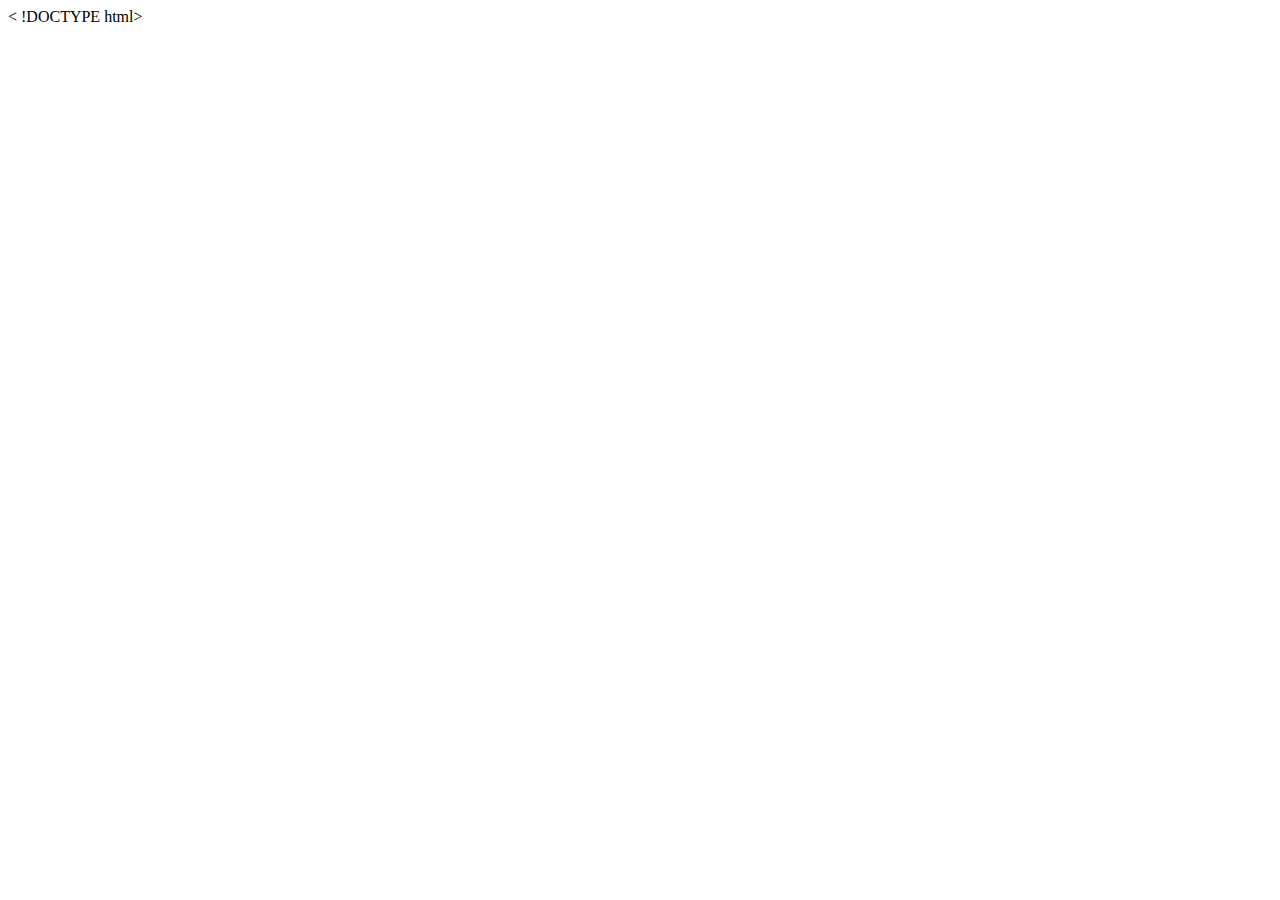
==== index.html @ 24df31ba "init project" ====
< !DOCTYPE html>
    <html lang="zh-CN">

    <head>
        <meta charset="UTF-8">
        <meta name="viewport" content="width=device-width, initial-scale=1.0">
        <title>Document</title>
    </head>

    <body></body>

    </html>
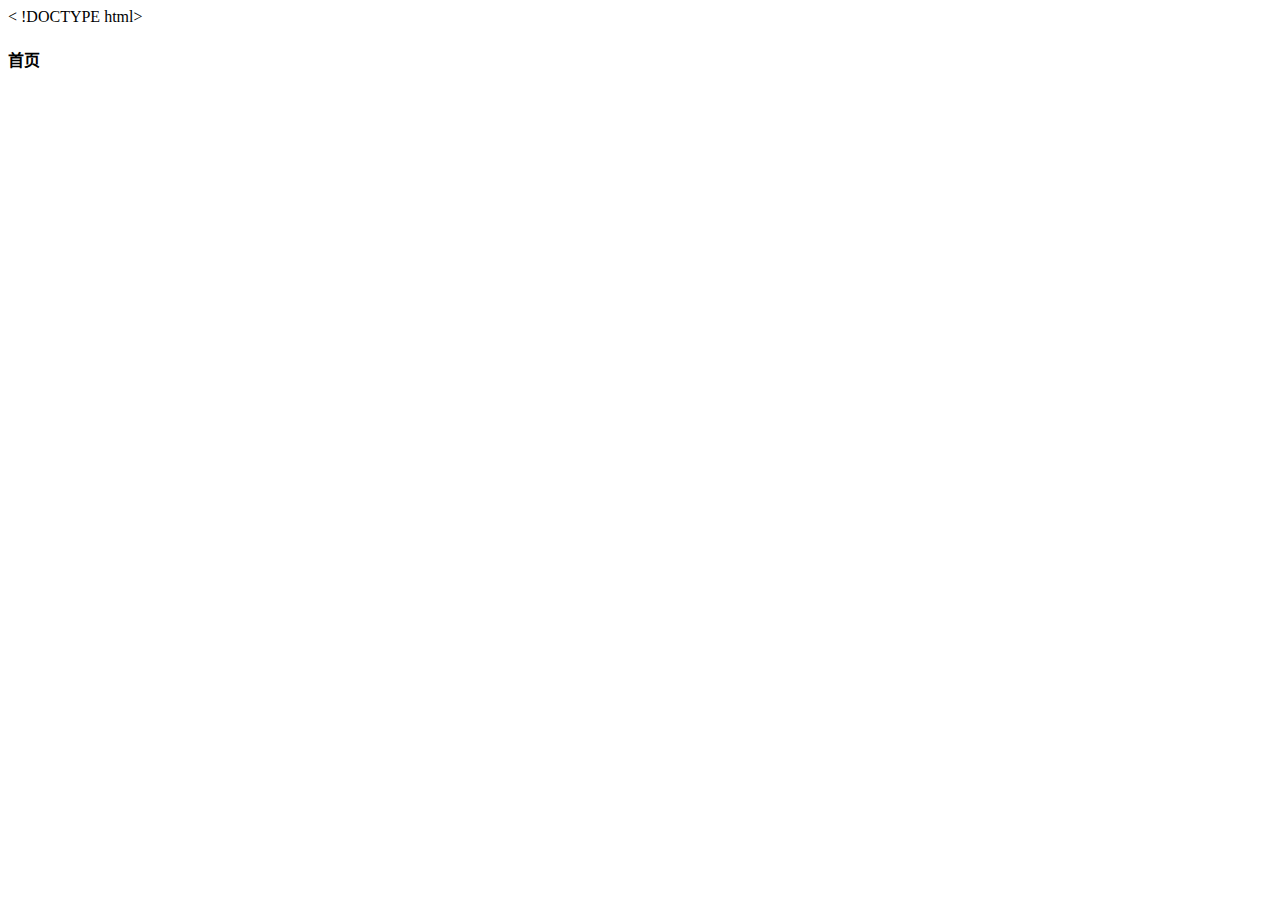
==== commit ddc8f724: "完成了登录和注册功能" ====
--- a/index.html
+++ b/index.html
@@ -7,6 +7,8 @@
         <title>Document</title>
     </head>
 
-    <body></body>
+    <body>
+        <h4>首页</h4>
+    </body>
 
     </html>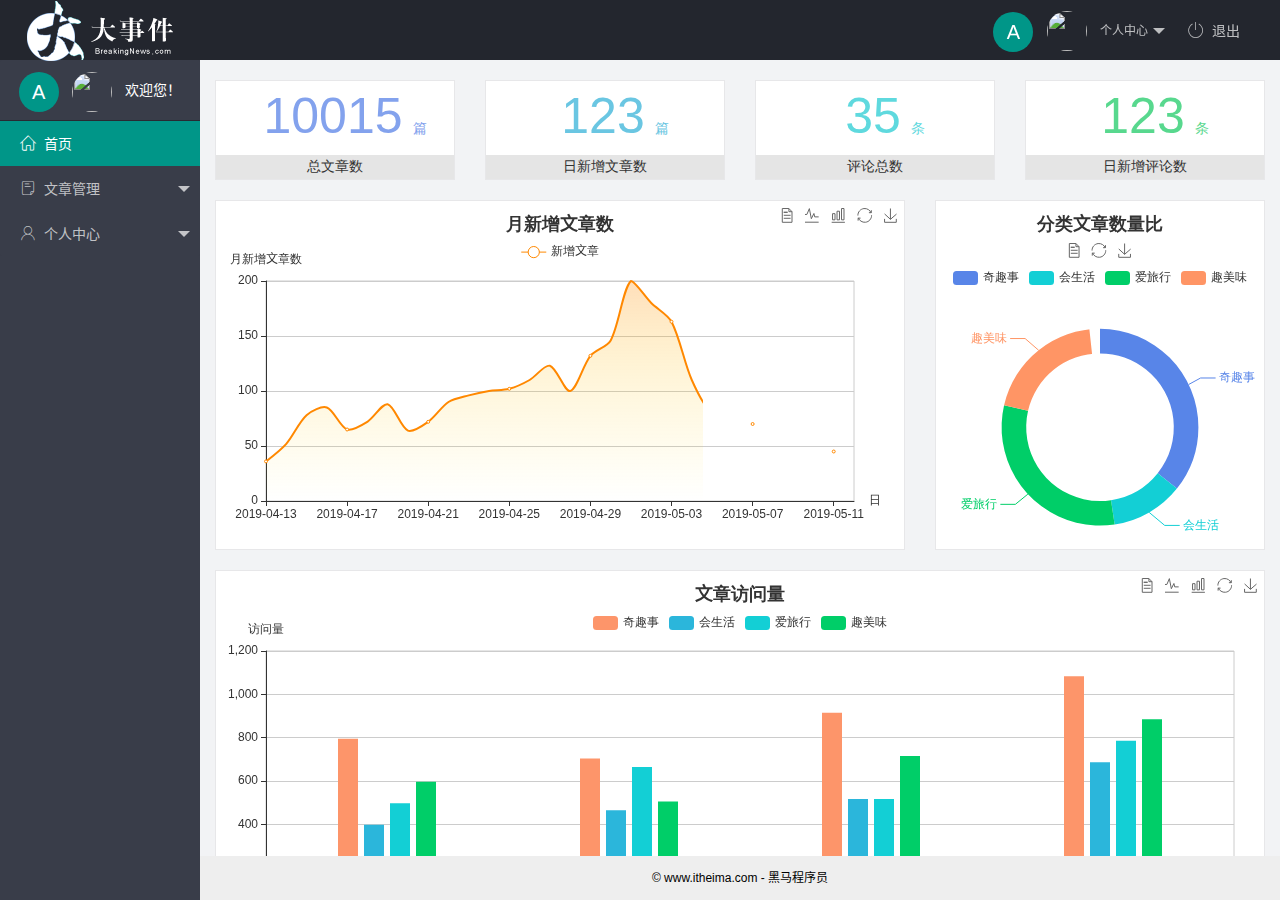
==== commit 555187a2: "完成了主页功能的开发" ====
--- a/index.html
+++ b/index.html
@@ -1,14 +1,86 @@
-< !DOCTYPE html>
-    <html lang="zh-CN">
+<!DOCTYPE html>
+<html lang="zh-CN">
 
-    <head>
-        <meta charset="UTF-8">
-        <meta name="viewport" content="width=device-width, initial-scale=1.0">
-        <title>Document</title>
-    </head>
+<head>
+    <meta charset="UTF-8">
+    <meta name="viewport" content="width=device-width, initial-scale=1.0">
+    <title>后台首页</title>
+    <link rel="stylesheet" href="/assets/lib/layui/css/layui.css">
+    <link rel="stylesheet" href="/assets/fonts/iconfont.css">
+    <link rel="stylesheet" href="/assets/css/index.css">
+    <script src="/assets/lib/jquery.js"></script>
+    <script src="/assets/js/baseAPI.js"></script>
+    <script src="/assets/js/index.js"></script>
+</head>
 
-    <body>
-        <h4>首页</h4>
-    </body>
+<body class="layui-layout-body">
+    <div class="layui-layout layui-layout-admin">
+        <div class="layui-header">
+            <div class="layui-logo">
+                <img src="/assets/images/logo.png" alt="">
+            </div>
+            <!-- 头部区域（可配合layui已有的水平导航） -->
+            <ul class="layui-nav layui-layout-right">
+                <li class="layui-nav-item">
+                    <a href="javascript:;" class="userinfo">
+                        <span class="text-avatar">A</span>
+                        <img src="http://t.cn/RCzsdCq" class="layui-nav-img">
+                        个人中心
 
-    </html>+                    </a>
+                    <dl class="layui-nav-child">
+                        <dd><a href="">基本资料</a></dd>
+                        <dd><a href="">更换头像</a></dd>
+                        <dd><a href="">重置密码</a></dd>
+                    </dl>
+                </li>
+                <li class="layui-nav-item"><a href="javascript:;" id="btnLogOut"><span
+                            class="iconfont icon-tuichu"></span>退出</a></li>
+            </ul>
+        </div>
+
+        <div class="layui-side layui-bg-black">
+            <div class="layui-side-scroll">
+                <!-- 左侧导航区域（可配合layui已有的垂直导航） -->
+                <ul class="layui-nav layui-nav-tree" lay-shrink="all">
+                    <div class="userinfo">
+                        <span class="text-avatar">A</span>
+                        <img src="http://t.cn/RCzsdCq" class="layui-nav-img">
+                        <span id="welcome">欢迎您！</span>
+                    </div>
+                    <li class="layui-nav-item layui-this"><a href="/home/dashboard.html" target="fm"><span
+                                class="iconfont icon-home"></span>首页</a></li>
+                    <li class="layui-nav-item ">
+                        <a class="" href="javascript:;"><span class="iconfont icon-16"></span>文章管理</a>
+                        <dl class="layui-nav-child">
+                            <dd><a href="javascript:;">文章类别</a></dd>
+                            <dd><a href="javascript:;">文章列表</a></dd>
+                            <dd><a href="javascript:;">发表文章</a></dd>
+                        </dl>
+                    </li>
+                    <li class="layui-nav-item">
+                        <a href="javascript:;"><span class="iconfont icon-user"></span>个人中心</a>
+                        <dl class="layui-nav-child">
+                            <dd><a href="javascript:;">基本资料</a></dd>
+                            <dd><a href="javascript:;">更换头像</a></dd>
+                            <dd><a href="javascript:;">重置密码</a></dd>
+                        </dl>
+                    </li>
+                </ul>
+            </div>
+        </div>
+
+        <div class="layui-body">
+            <!-- 内容主体区域 -->
+            <iframe src="/home/dashboard.html" frameborder="0" name='fm' style="width: 100%; height: 100%"></iframe>
+        </div>
+
+        <div class="layui-footer">
+            <!-- 底部固定区域 -->
+            © www.itheima.com - 黑马程序员
+        </div>
+    </div>
+    <script src="/assets/lib/layui/layui.all.js"></script>
+</body>
+
+</html>--- a/assets/lib/layui/css/layui.css
+++ b/assets/lib/layui/css/layui.css
@@ -0,0 +1,2 @@
+/** layui-v2.5.5 MIT License By https://www.layui.com */
+ .layui-inline,img{display:inline-block;vertical-align:middle}h1,h2,h3,h4,h5,h6{font-weight:400}.layui-edge,.layui-header,.layui-inline,.layui-main{position:relative}.layui-body,.layui-edge,.layui-elip{overflow:hidden}.layui-btn,.layui-edge,.layui-inline,img{vertical-align:middle}.layui-btn,.layui-disabled,.layui-icon,.layui-unselect{-moz-user-select:none;-webkit-user-select:none;-ms-user-select:none}.layui-elip,.layui-form-checkbox span,.layui-form-pane .layui-form-label{text-overflow:ellipsis;white-space:nowrap}.layui-breadcrumb,.layui-tree-btnGroup{visibility:hidden}blockquote,body,button,dd,div,dl,dt,form,h1,h2,h3,h4,h5,h6,input,li,ol,p,pre,td,textarea,th,ul{margin:0;padding:0;-webkit-tap-highlight-color:rgba(0,0,0,0)}a:active,a:hover{outline:0}img{border:none}li{list-style:none}table{border-collapse:collapse;border-spacing:0}h4,h5,h6{font-size:100%}button,input,optgroup,option,select,textarea{font-family:inherit;font-size:inherit;font-style:inherit;font-weight:inherit;outline:0}pre{white-space:pre-wrap;white-space:-moz-pre-wrap;white-space:-pre-wrap;white-space:-o-pre-wrap;word-wrap:break-word}body{line-height:24px;font:14px Helvetica Neue,Helvetica,PingFang SC,Tahoma,Arial,sans-serif}hr{height:1px;margin:10px 0;border:0;clear:both}a{color:#333;text-decoration:none}a:hover{color:#777}a cite{font-style:normal;*cursor:pointer}.layui-border-box,.layui-border-box *{box-sizing:border-box}.layui-box,.layui-box *{box-sizing:content-box}.layui-clear{clear:both;*zoom:1}.layui-clear:after{content:'\20';clear:both;*zoom:1;display:block;height:0}.layui-inline{*display:inline;*zoom:1}.layui-edge{display:inline-block;width:0;height:0;border-width:6px;border-style:dashed;border-color:transparent}.layui-edge-top{top:-4px;border-bottom-color:#999;border-bottom-style:solid}.layui-edge-right{border-left-color:#999;border-left-style:solid}.layui-edge-bottom{top:2px;border-top-color:#999;border-top-style:solid}.layui-edge-left{border-right-color:#999;border-right-style:solid}.layui-disabled,.layui-disabled:hover{color:#d2d2d2!important;cursor:not-allowed!important}.layui-circle{border-radius:100%}.layui-show{display:block!important}.layui-hide{display:none!important}@font-face{font-family:layui-icon;src:url(../font/iconfont.eot?v=250);src:url(../font/iconfont.eot?v=250#iefix) format('embedded-opentype'),url(../font/iconfont.woff2?v=250) format('woff2'),url(../font/iconfont.woff?v=250) format('woff'),url(../font/iconfont.ttf?v=250) format('truetype'),url(../font/iconfont.svg?v=250#layui-icon) format('svg')}.layui-icon{font-family:layui-icon!important;font-size:16px;font-style:normal;-webkit-font-smoothing:antialiased;-moz-osx-font-smoothing:grayscale}.layui-icon-reply-fill:before{content:"\e611"}.layui-icon-set-fill:before{content:"\e614"}.layui-icon-menu-fill:before{content:"\e60f"}.layui-icon-search:before{content:"\e615"}.layui-icon-share:before{content:"\e641"}.layui-icon-set-sm:before{content:"\e620"}.layui-icon-engine:before{content:"\e628"}.layui-icon-close:before{content:"\1006"}.layui-icon-close-fill:before{content:"\1007"}.layui-icon-chart-screen:before{content:"\e629"}.layui-icon-star:before{content:"\e600"}.layui-icon-circle-dot:before{content:"\e617"}.layui-icon-chat:before{content:"\e606"}.layui-icon-release:before{content:"\e609"}.layui-icon-list:before{content:"\e60a"}.layui-icon-chart:before{content:"\e62c"}.layui-icon-ok-circle:before{content:"\1005"}.layui-icon-layim-theme:before{content:"\e61b"}.layui-icon-table:before{content:"\e62d"}.layui-icon-right:before{content:"\e602"}.layui-icon-left:before{content:"\e603"}.layui-icon-cart-simple:before{content:"\e698"}.layui-icon-face-cry:before{content:"\e69c"}.layui-icon-face-smile:before{content:"\e6af"}.layui-icon-survey:before{content:"\e6b2"}.layui-icon-tree:before{content:"\e62e"}.layui-icon-upload-circle:before{content:"\e62f"}.layui-icon-add-circle:before{content:"\e61f"}.layui-icon-download-circle:before{content:"\e601"}.layui-icon-templeate-1:before{content:"\e630"}.layui-icon-util:before{content:"\e631"}.layui-icon-face-surprised:before{content:"\e664"}.layui-icon-edit:before{content:"\e642"}.layui-icon-speaker:before{content:"\e645"}.layui-icon-down:before{content:"\e61a"}.layui-icon-file:before{content:"\e621"}.layui-icon-layouts:before{content:"\e632"}.layui-icon-rate-half:before{content:"\e6c9"}.layui-icon-add-circle-fine:before{content:"\e608"}.layui-icon-prev-circle:before{content:"\e633"}.layui-icon-read:before{content:"\e705"}.layui-icon-404:before{content:"\e61c"}.layui-icon-carousel:before{content:"\e634"}.layui-icon-help:before{content:"\e607"}.layui-icon-code-circle:before{content:"\e635"}.layui-icon-water:before{content:"\e636"}.layui-icon-username:before{content:"\e66f"}.layui-icon-find-fill:before{content:"\e670"}.layui-icon-about:before{content:"\e60b"}.layui-icon-location:before{content:"\e715"}.layui-icon-up:before{content:"\e619"}.layui-icon-pause:before{content:"\e651"}.layui-icon-date:before{content:"\e637"}.layui-icon-layim-uploadfile:before{content:"\e61d"}.layui-icon-delete:before{content:"\e640"}.layui-icon-play:before{content:"\e652"}.layui-icon-top:before{content:"\e604"}.layui-icon-friends:before{content:"\e612"}.layui-icon-refresh-3:before{content:"\e9aa"}.layui-icon-ok:before{content:"\e605"}.layui-icon-layer:before{content:"\e638"}.layui-icon-face-smile-fine:before{content:"\e60c"}.layui-icon-dollar:before{content:"\e659"}.layui-icon-group:before{content:"\e613"}.layui-icon-layim-download:before{content:"\e61e"}.layui-icon-picture-fine:before{content:"\e60d"}.layui-icon-link:before{content:"\e64c"}.layui-icon-diamond:before{content:"\e735"}.layui-icon-log:before{content:"\e60e"}.layui-icon-rate-solid:before{content:"\e67a"}.layui-icon-fonts-del:before{content:"\e64f"}.layui-icon-unlink:before{content:"\e64d"}.layui-icon-fonts-clear:before{content:"\e639"}.layui-icon-triangle-r:before{content:"\e623"}.layui-icon-circle:before{content:"\e63f"}.layui-icon-radio:before{content:"\e643"}.layui-icon-align-center:before{content:"\e647"}.layui-icon-align-right:before{content:"\e648"}.layui-icon-align-left:before{content:"\e649"}.layui-icon-loading-1:before{content:"\e63e"}.layui-icon-return:before{content:"\e65c"}.layui-icon-fonts-strong:before{content:"\e62b"}.layui-icon-upload:before{content:"\e67c"}.layui-icon-dialogue:before{content:"\e63a"}.layui-icon-video:before{content:"\e6ed"}.layui-icon-headset:before{content:"\e6fc"}.layui-icon-cellphone-fine:before{content:"\e63b"}.layui-icon-add-1:before{content:"\e654"}.layui-icon-face-smile-b:before{content:"\e650"}.layui-icon-fonts-html:before{content:"\e64b"}.layui-icon-form:before{content:"\e63c"}.layui-icon-cart:before{content:"\e657"}.layui-icon-camera-fill:before{content:"\e65d"}.layui-icon-tabs:before{content:"\e62a"}.layui-icon-fonts-code:before{content:"\e64e"}.layui-icon-fire:before{content:"\e756"}.layui-icon-set:before{content:"\e716"}.layui-icon-fonts-u:before{content:"\e646"}.layui-icon-triangle-d:before{content:"\e625"}.layui-icon-tips:before{content:"\e702"}.layui-icon-picture:before{content:"\e64a"}.layui-icon-more-vertical:before{content:"\e671"}.layui-icon-flag:before{content:"\e66c"}.layui-icon-loading:before{content:"\e63d"}.layui-icon-fonts-i:before{content:"\e644"}.layui-icon-refresh-1:before{content:"\e666"}.layui-icon-rmb:before{content:"\e65e"}.layui-icon-home:before{content:"\e68e"}.layui-icon-user:before{content:"\e770"}.layui-icon-notice:before{content:"\e667"}.layui-icon-login-weibo:before{content:"\e675"}.layui-icon-voice:before{content:"\e688"}.layui-icon-upload-drag:before{content:"\e681"}.layui-icon-login-qq:before{content:"\e676"}.layui-icon-snowflake:before{content:"\e6b1"}.layui-icon-file-b:before{content:"\e655"}.layui-icon-template:before{content:"\e663"}.layui-icon-auz:before{content:"\e672"}.layui-icon-console:before{content:"\e665"}.layui-icon-app:before{content:"\e653"}.layui-icon-prev:before{content:"\e65a"}.layui-icon-website:before{content:"\e7ae"}.layui-icon-next:before{content:"\e65b"}.layui-icon-component:before{content:"\e857"}.layui-icon-more:before{content:"\e65f"}.layui-icon-login-wechat:before{content:"\e677"}.layui-icon-shrink-right:before{content:"\e668"}.layui-icon-spread-left:before{content:"\e66b"}.layui-icon-camera:before{content:"\e660"}.layui-icon-note:before{content:"\e66e"}.layui-icon-refresh:before{content:"\e669"}.layui-icon-female:before{content:"\e661"}.layui-icon-male:before{content:"\e662"}.layui-icon-password:before{content:"\e673"}.layui-icon-senior:before{content:"\e674"}.layui-icon-theme:before{content:"\e66a"}.layui-icon-tread:before{content:"\e6c5"}.layui-icon-praise:before{content:"\e6c6"}.layui-icon-star-fill:before{content:"\e658"}.layui-icon-rate:before{content:"\e67b"}.layui-icon-template-1:before{content:"\e656"}.layui-icon-vercode:before{content:"\e679"}.layui-icon-cellphone:before{content:"\e678"}.layui-icon-screen-full:before{content:"\e622"}.layui-icon-screen-restore:before{content:"\e758"}.layui-icon-cols:before{content:"\e610"}.layui-icon-export:before{content:"\e67d"}.layui-icon-print:before{content:"\e66d"}.layui-icon-slider:before{content:"\e714"}.layui-icon-addition:before{content:"\e624"}.layui-icon-subtraction:before{content:"\e67e"}.layui-icon-service:before{content:"\e626"}.layui-icon-transfer:before{content:"\e691"}.layui-main{width:1140px;margin:0 auto}.layui-header{z-index:1000;height:60px}.layui-header a:hover{transition:all .5s;-webkit-transition:all .5s}.layui-side{position:fixed;left:0;top:0;bottom:0;z-index:999;width:200px;overflow-x:hidden}.layui-side-scroll{position:relative;width:220px;height:100%;overflow-x:hidden}.layui-body{position:absolute;left:200px;right:0;top:0;bottom:0;z-index:998;width:auto;overflow-y:auto;box-sizing:border-box}.layui-layout-body{overflow:hidden}.layui-layout-admin .layui-header{background-color:#23262E}.layui-layout-admin .layui-side{top:60px;width:200px;overflow-x:hidden}.layui-layout-admin .layui-body{position:fixed;top:60px;bottom:44px}.layui-layout-admin .layui-main{width:auto;margin:0 15px}.layui-layout-admin .layui-footer{position:fixed;left:200px;right:0;bottom:0;height:44px;line-height:44px;padding:0 15px;background-color:#eee}.layui-layout-admin .layui-logo{position:absolute;left:0;top:0;width:200px;height:100%;line-height:60px;text-align:center;color:#009688;font-size:16px}.layui-layout-admin .layui-header .layui-nav{background:0 0}.layui-layout-left{position:absolute!important;left:200px;top:0}.layui-layout-right{position:absolute!important;right:0;top:0}.layui-container{position:relative;margin:0 auto;padding:0 15px;box-sizing:border-box}.layui-fluid{position:relative;margin:0 auto;padding:0 15px}.layui-row:after,.layui-row:before{content:'';display:block;clear:both}.layui-col-lg1,.layui-col-lg10,.layui-col-lg11,.layui-col-lg12,.layui-col-lg2,.layui-col-lg3,.layui-col-lg4,.layui-col-lg5,.layui-col-lg6,.layui-col-lg7,.layui-col-lg8,.layui-col-lg9,.layui-col-md1,.layui-col-md10,.layui-col-md11,.layui-col-md12,.layui-col-md2,.layui-col-md3,.layui-col-md4,.layui-col-md5,.layui-col-md6,.layui-col-md7,.layui-col-md8,.layui-col-md9,.layui-col-sm1,.layui-col-sm10,.layui-col-sm11,.layui-col-sm12,.layui-col-sm2,.layui-col-sm3,.layui-col-sm4,.layui-col-sm5,.layui-col-sm6,.layui-col-sm7,.layui-col-sm8,.layui-col-sm9,.layui-col-xs1,.layui-col-xs10,.layui-col-xs11,.layui-col-xs12,.layui-col-xs2,.layui-col-xs3,.layui-col-xs4,.layui-col-xs5,.layui-col-xs6,.layui-col-xs7,.layui-col-xs8,.layui-col-xs9{position:relative;display:block;box-sizing:border-box}.layui-col-xs1,.layui-col-xs10,.layui-col-xs11,.layui-col-xs12,.layui-col-xs2,.layui-col-xs3,.layui-col-xs4,.layui-col-xs5,.layui-col-xs6,.layui-col-xs7,.layui-col-xs8,.layui-col-xs9{float:left}.layui-col-xs1{width:8.33333333%}.layui-col-xs2{width:16.66666667%}.layui-col-xs3{width:25%}.layui-col-xs4{width:33.33333333%}.layui-col-xs5{width:41.66666667%}.layui-col-xs6{width:50%}.layui-col-xs7{width:58.33333333%}.layui-col-xs8{width:66.66666667%}.layui-col-xs9{width:75%}.layui-col-xs10{width:83.33333333%}.layui-col-xs11{width:91.66666667%}.layui-col-xs12{width:100%}.layui-col-xs-offset1{margin-left:8.33333333%}.layui-col-xs-offset2{margin-left:16.66666667%}.layui-col-xs-offset3{margin-left:25%}.layui-col-xs-offset4{margin-left:33.33333333%}.layui-col-xs-offset5{margin-left:41.66666667%}.layui-col-xs-offset6{margin-left:50%}.layui-col-xs-offset7{margin-left:58.33333333%}.layui-col-xs-offset8{margin-left:66.66666667%}.layui-col-xs-offset9{margin-left:75%}.layui-col-xs-offset10{margin-left:83.33333333%}.layui-col-xs-offset11{margin-left:91.66666667%}.layui-col-xs-offset12{margin-left:100%}@media screen and (max-width:768px){.layui-hide-xs{display:none!important}.layui-show-xs-block{display:block!important}.layui-show-xs-inline{display:inline!important}.layui-show-xs-inline-block{display:inline-block!important}}@media screen and (min-width:768px){.layui-container{width:750px}.layui-hide-sm{display:none!important}.layui-show-sm-block{display:block!important}.layui-show-sm-inline{display:inline!important}.layui-show-sm-inline-block{display:inline-block!important}.layui-col-sm1,.layui-col-sm10,.layui-col-sm11,.layui-col-sm12,.layui-col-sm2,.layui-col-sm3,.layui-col-sm4,.layui-col-sm5,.layui-col-sm6,.layui-col-sm7,.layui-col-sm8,.layui-col-sm9{float:left}.layui-col-sm1{width:8.33333333%}.layui-col-sm2{width:16.66666667%}.layui-col-sm3{width:25%}.layui-col-sm4{width:33.33333333%}.layui-col-sm5{width:41.66666667%}.layui-col-sm6{width:50%}.layui-col-sm7{width:58.33333333%}.layui-col-sm8{width:66.66666667%}.layui-col-sm9{width:75%}.layui-col-sm10{width:83.33333333%}.layui-col-sm11{width:91.66666667%}.layui-col-sm12{width:100%}.layui-col-sm-offset1{margin-left:8.33333333%}.layui-col-sm-offset2{margin-left:16.66666667%}.layui-col-sm-offset3{margin-left:25%}.layui-col-sm-offset4{margin-left:33.33333333%}.layui-col-sm-offset5{margin-left:41.66666667%}.layui-col-sm-offset6{margin-left:50%}.layui-col-sm-offset7{margin-left:58.33333333%}.layui-col-sm-offset8{margin-left:66.66666667%}.layui-col-sm-offset9{margin-left:75%}.layui-col-sm-offset10{margin-left:83.33333333%}.layui-col-sm-offset11{margin-left:91.66666667%}.layui-col-sm-offset12{margin-left:100%}}@media screen and (min-width:992px){.layui-container{width:970px}.layui-hide-md{display:none!important}.layui-show-md-block{display:block!important}.layui-show-md-inline{display:inline!important}.layui-show-md-inline-block{display:inline-block!important}.layui-col-md1,.layui-col-md10,.layui-col-md11,.layui-col-md12,.layui-col-md2,.layui-col-md3,.layui-col-md4,.layui-col-md5,.layui-col-md6,.layui-col-md7,.layui-col-md8,.layui-col-md9{float:left}.layui-col-md1{width:8.33333333%}.layui-col-md2{width:16.66666667%}.layui-col-md3{width:25%}.layui-col-md4{width:33.33333333%}.layui-col-md5{width:41.66666667%}.layui-col-md6{width:50%}.layui-col-md7{width:58.33333333%}.layui-col-md8{width:66.66666667%}.layui-col-md9{width:75%}.layui-col-md10{width:83.33333333%}.layui-col-md11{width:91.66666667%}.layui-col-md12{width:100%}.layui-col-md-offset1{margin-left:8.33333333%}.layui-col-md-offset2{margin-left:16.66666667%}.layui-col-md-offset3{margin-left:25%}.layui-col-md-offset4{margin-left:33.33333333%}.layui-col-md-offset5{margin-left:41.66666667%}.layui-col-md-offset6{margin-left:50%}.layui-col-md-offset7{margin-left:58.33333333%}.layui-col-md-offset8{margin-left:66.66666667%}.layui-col-md-offset9{margin-left:75%}.layui-col-md-offset10{margin-left:83.33333333%}.layui-col-md-offset11{margin-left:91.66666667%}.layui-col-md-offset12{margin-left:100%}}@media screen and (min-width:1200px){.layui-container{width:1170px}.layui-hide-lg{display:none!important}.layui-show-lg-block{display:block!important}.layui-show-lg-inline{display:inline!important}.layui-show-lg-inline-block{display:inline-block!important}.layui-col-lg1,.layui-col-lg10,.layui-col-lg11,.layui-col-lg12,.layui-col-lg2,.layui-col-lg3,.layui-col-lg4,.layui-col-lg5,.layui-col-lg6,.layui-col-lg7,.layui-col-lg8,.layui-col-lg9{float:left}.layui-col-lg1{width:8.33333333%}.layui-col-lg2{width:16.66666667%}.layui-col-lg3{width:25%}.layui-col-lg4{width:33.33333333%}.layui-col-lg5{width:41.66666667%}.layui-col-lg6{width:50%}.layui-col-lg7{width:58.33333333%}.layui-col-lg8{width:66.66666667%}.layui-col-lg9{width:75%}.layui-col-lg10{width:83.33333333%}.layui-col-lg11{width:91.66666667%}.layui-col-lg12{width:100%}.layui-col-lg-offset1{margin-left:8.33333333%}.layui-col-lg-offset2{margin-left:16.66666667%}.layui-col-lg-offset3{margin-left:25%}.layui-col-lg-offset4{margin-left:33.33333333%}.layui-col-lg-offset5{margin-left:41.66666667%}.layui-col-lg-offset6{margin-left:50%}.layui-col-lg-offset7{margin-left:58.33333333%}.layui-col-lg-offset8{margin-left:66.66666667%}.layui-col-lg-offset9{margin-left:75%}.layui-col-lg-offset10{margin-left:83.33333333%}.layui-col-lg-offset11{margin-left:91.66666667%}.layui-col-lg-offset12{margin-left:100%}}.layui-col-space1{margin:-.5px}.layui-col-space1>*{padding:.5px}.layui-col-space3{margin:-1.5px}.layui-col-space3>*{padding:1.5px}.layui-col-space5{margin:-2.5px}.layui-col-space5>*{padding:2.5px}.layui-col-space8{margin:-3.5px}.layui-col-space8>*{padding:3.5px}.layui-col-space10{margin:-5px}.layui-col-space10>*{padding:5px}.layui-col-space12{margin:-6px}.layui-col-space12>*{padding:6px}.layui-col-space15{margin:-7.5px}.layui-col-space15>*{padding:7.5px}.layui-col-space18{margin:-9px}.layui-col-space18>*{padding:9px}.layui-col-space20{margin:-10px}.layui-col-space20>*{padding:10px}.layui-col-space22{margin:-11px}.layui-col-space22>*{padding:11px}.layui-col-space25{margin:-12.5px}.layui-col-space25>*{padding:12.5px}.layui-col-space30{margin:-15px}.layui-col-space30>*{padding:15px}.layui-btn,.layui-input,.layui-select,.layui-textarea,.layui-upload-button{outline:0;-webkit-appearance:none;transition:all .3s;-webkit-transition:all .3s;box-sizing:border-box}.layui-elem-quote{margin-bottom:10px;padding:15px;line-height:22px;border-left:5px solid #009688;border-radius:0 2px 2px 0;background-color:#f2f2f2}.layui-quote-nm{border-style:solid;border-width:1px 1px 1px 5px;background:0 0}.layui-elem-field{margin-bottom:10px;padding:0;border-width:1px;border-style:solid}.layui-elem-field legend{margin-left:20px;padding:0 10px;font-size:20px;font-weight:300}.layui-field-title{margin:10px 0 20px;border-width:1px 0 0}.layui-field-box{padding:10px 15px}.layui-field-title .layui-field-box{padding:10px 0}.layui-progress{position:relative;height:6px;border-radius:20px;background-color:#e2e2e2}.layui-progress-bar{position:absolute;left:0;top:0;width:0;max-width:100%;height:6px;border-radius:20px;text-align:right;background-color:#5FB878;transition:all .3s;-webkit-transition:all .3s}.layui-progress-big,.layui-progress-big .layui-progress-bar{height:18px;line-height:18px}.layui-progress-text{position:relative;top:-20px;line-height:18px;font-size:12px;color:#666}.layui-progress-big .layui-progress-text{position:static;padding:0 10px;color:#fff}.layui-collapse{border-width:1px;border-style:solid;border-radius:2px}.layui-colla-content,.layui-colla-item{border-top-width:1px;border-top-style:solid}.layui-colla-item:first-child{border-top:none}.layui-colla-title{position:relative;height:42px;line-height:42px;padding:0 15px 0 35px;color:#333;background-color:#f2f2f2;cursor:pointer;font-size:14px;overflow:hidden}.layui-colla-content{display:none;padding:10px 15px;line-height:22px;color:#666}.layui-colla-icon{position:absolute;left:15px;top:0;font-size:14px}.layui-card{margin-bottom:15px;border-radius:2px;background-color:#fff;box-shadow:0 1px 2px 0 rgba(0,0,0,.05)}.layui-card:last-child{margin-bottom:0}.layui-card-header{position:relative;height:42px;line-height:42px;padding:0 15px;border-bottom:1px solid #f6f6f6;color:#333;border-radius:2px 2px 0 0;font-size:14px}.layui-bg-black,.layui-bg-blue,.layui-bg-cyan,.layui-bg-green,.layui-bg-orange,.layui-bg-red{color:#fff!important}.layui-card-body{position:relative;padding:10px 15px;line-height:24px}.layui-card-body[pad15]{padding:15px}.layui-card-body[pad20]{padding:20px}.layui-card-body .layui-table{margin:5px 0}.layui-card .layui-tab{margin:0}.layui-panel-window{position:relative;padding:15px;border-radius:0;border-top:5px solid #E6E6E6;background-color:#fff}.layui-auxiliar-moving{position:fixed;left:0;right:0;top:0;bottom:0;width:100%;height:100%;background:0 0;z-index:9999999999}.layui-form-label,.layui-form-mid,.layui-form-select,.layui-input-block,.layui-input-inline,.layui-textarea{position:relative}.layui-bg-red{background-color:#FF5722!important}.layui-bg-orange{background-color:#FFB800!important}.layui-bg-green{background-color:#009688!important}.layui-bg-cyan{background-color:#2F4056!important}.layui-bg-blue{background-color:#1E9FFF!important}.layui-bg-black{background-color:#393D49!important}.layui-bg-gray{background-color:#eee!important;color:#666!important}.layui-badge-rim,.layui-colla-content,.layui-colla-item,.layui-collapse,.layui-elem-field,.layui-form-pane .layui-form-item[pane],.layui-form-pane .layui-form-label,.layui-input,.layui-layedit,.layui-layedit-tool,.layui-quote-nm,.layui-select,.layui-tab-bar,.layui-tab-card,.layui-tab-title,.layui-tab-title .layui-this:after,.layui-textarea{border-color:#e6e6e6}.layui-timeline-item:before,hr{background-color:#e6e6e6}.layui-text{line-height:22px;font-size:14px;color:#666}.layui-text h1,.layui-text h2,.layui-text h3{font-weight:500;color:#333}.layui-text h1{font-size:30px}.layui-text h2{font-size:24px}.layui-text h3{font-size:18px}.layui-text a:not(.layui-btn){color:#01AAED}.layui-text a:not(.layui-btn):hover{text-decoration:underline}.layui-text ul{padding:5px 0 5px 15px}.layui-text ul li{margin-top:5px;list-style-type:disc}.layui-text em,.layui-word-aux{color:#999!important;padding:0 5px!important}.layui-btn{display:inline-block;height:38px;line-height:38px;padding:0 18px;background-color:#009688;color:#fff;white-space:nowrap;text-align:center;font-size:14px;border:none;border-radius:2px;cursor:pointer}.layui-btn:hover{opacity:.8;filter:alpha(opacity=80);color:#fff}.layui-btn:active{opacity:1;filter:alpha(opacity=100)}.layui-btn+.layui-btn{margin-left:10px}.layui-btn-container{font-size:0}.layui-btn-container .layui-btn{margin-right:10px;margin-bottom:10px}.layui-btn-container .layui-btn+.layui-btn{margin-left:0}.layui-table .layui-btn-container .layui-btn{margin-bottom:9px}.layui-btn-radius{border-radius:100px}.layui-btn .layui-icon{margin-right:3px;font-size:18px;vertical-align:bottom;vertical-align:middle\9}.layui-btn-primary{border:1px solid #C9C9C9;background-color:#fff;color:#555}.layui-btn-primary:hover{border-color:#009688;color:#333}.layui-btn-normal{background-color:#1E9FFF}.layui-btn-warm{background-color:#FFB800}.layui-btn-danger{background-color:#FF5722}.layui-btn-checked{background-color:#5FB878}.layui-btn-disabled,.layui-btn-disabled:active,.layui-btn-disabled:hover{border:1px solid #e6e6e6;background-color:#FBFBFB;color:#C9C9C9;cursor:not-allowed;opacity:1}.layui-btn-lg{height:44px;line-height:44px;padding:0 25px;font-size:16px}.layui-btn-sm{height:30px;line-height:30px;padding:0 10px;font-size:12px}.layui-btn-sm i{font-size:16px!important}.layui-btn-xs{height:22px;line-height:22px;padding:0 5px;font-size:12px}.layui-btn-xs i{font-size:14px!important}.layui-btn-group{display:inline-block;vertical-align:middle;font-size:0}.layui-btn-group .layui-btn{margin-left:0!important;margin-right:0!important;border-left:1px solid rgba(255,255,255,.5);border-radius:0}.layui-btn-group .layui-btn-primary{border-left:none}.layui-btn-group .layui-btn-primary:hover{border-color:#C9C9C9;color:#009688}.layui-btn-group .layui-btn:first-child{border-left:none;border-radius:2px 0 0 2px}.layui-btn-group .layui-btn-primary:first-child{border-left:1px solid #c9c9c9}.layui-btn-group .layui-btn:last-child{border-radius:0 2px 2px 0}.layui-btn-group .layui-btn+.layui-btn{margin-left:0}.layui-btn-group+.layui-btn-group{margin-left:10px}.layui-btn-fluid{width:100%}.layui-input,.layui-select,.layui-textarea{height:38px;line-height:1.3;line-height:38px\9;border-width:1px;border-style:solid;background-color:#fff;border-radius:2px}.layui-input::-webkit-input-placeholder,.layui-select::-webkit-input-placeholder,.layui-textarea::-webkit-input-placeholder{line-height:1.3}.layui-input,.layui-textarea{display:block;width:100%;padding-left:10px}.layui-input:hover,.layui-textarea:hover{border-color:#D2D2D2!important}.layui-input:focus,.layui-textarea:focus{border-color:#C9C9C9!important}.layui-textarea{min-height:100px;height:auto;line-height:20px;padding:6px 10px;resize:vertical}.layui-select{padding:0 10px}.layui-form input[type=checkbox],.layui-form input[type=radio],.layui-form select{display:none}.layui-form [lay-ignore]{display:initial}.layui-form-item{margin-bottom:15px;clear:both;*zoom:1}.layui-form-item:after{content:'\20';clear:both;*zoom:1;display:block;height:0}.layui-form-label{float:left;display:block;padding:9px 15px;width:80px;font-weight:400;line-height:20px;text-align:right}.layui-form-label-col{display:block;float:none;padding:9px 0;line-height:20px;text-align:left}.layui-form-item .layui-inline{margin-bottom:5px;margin-right:10px}.layui-input-block{margin-left:110px;min-height:36px}.layui-input-inline{display:inline-block;vertical-align:middle}.layui-form-item .layui-input-inline{float:left;width:190px;margin-right:10px}.layui-form-text .layui-input-inline{width:auto}.layui-form-mid{float:left;display:block;padding:9px 0!important;line-height:20px;margin-right:10px}.layui-form-danger+.layui-form-select .layui-input,.layui-form-danger:focus{border-color:#FF5722!important}.layui-form-select .layui-input{padding-right:30px;cursor:pointer}.layui-form-select .layui-edge{position:absolute;right:10px;top:50%;margin-top:-3px;cursor:pointer;border-width:6px;border-top-color:#c2c2c2;border-top-style:solid;transition:all .3s;-webkit-transition:all .3s}.layui-form-select dl{display:none;position:absolute;left:0;top:42px;padding:5px 0;z-index:899;min-width:100%;border:1px solid #d2d2d2;max-height:300px;overflow-y:auto;background-color:#fff;border-radius:2px;box-shadow:0 2px 4px rgba(0,0,0,.12);box-sizing:border-box}.layui-form-select dl dd,.layui-form-select dl dt{padding:0 10px;line-height:36px;white-space:nowrap;overflow:hidden;text-overflow:ellipsis}.layui-form-select dl dt{font-size:12px;color:#999}.layui-form-select dl dd{cursor:pointer}.layui-form-select dl dd:hover{background-color:#f2f2f2;-webkit-transition:.5s all;transition:.5s all}.layui-form-select .layui-select-group dd{padding-left:20px}.layui-form-select dl dd.layui-select-tips{padding-left:10px!important;color:#999}.layui-form-select dl dd.layui-this{background-color:#5FB878;color:#fff}.layui-form-checkbox,.layui-form-select dl dd.layui-disabled{background-color:#fff}.layui-form-selected dl{display:block}.layui-form-checkbox,.layui-form-checkbox *,.layui-form-switch{display:inline-block;vertical-align:middle}.layui-form-selected .layui-edge{margin-top:-9px;-webkit-transform:rotate(180deg);transform:rotate(180deg);margin-top:-3px\9}:root .layui-form-selected .layui-edge{margin-top:-9px\0/IE9}.layui-form-selectup dl{top:auto;bottom:42px}.layui-select-none{margin:5px 0;text-align:center;color:#999}.layui-select-disabled .layui-disabled{border-color:#eee!important}.layui-select-disabled .layui-edge{border-top-color:#d2d2d2}.layui-form-checkbox{position:relative;height:30px;line-height:30px;margin-right:10px;padding-right:30px;cursor:pointer;font-size:0;-webkit-transition:.1s linear;transition:.1s linear;box-sizing:border-box}.layui-form-checkbox span{padding:0 10px;height:100%;font-size:14px;border-radius:2px 0 0 2px;background-color:#d2d2d2;color:#fff;overflow:hidden}.layui-form-checkbox:hover span{background-color:#c2c2c2}.layui-form-checkbox i{position:absolute;right:0;top:0;width:30px;height:28px;border:1px solid #d2d2d2;border-left:none;border-radius:0 2px 2px 0;color:#fff;font-size:20px;text-align:center}.layui-form-checkbox:hover i{border-color:#c2c2c2;color:#c2c2c2}.layui-form-checked,.layui-form-checked:hover{border-color:#5FB878}.layui-form-checked span,.layui-form-checked:hover span{background-color:#5FB878}.layui-form-checked i,.layui-form-checked:hover i{color:#5FB878}.layui-form-item .layui-form-checkbox{margin-top:4px}.layui-form-checkbox[lay-skin=primary]{height:auto!important;line-height:normal!important;min-width:18px;min-height:18px;border:none!important;margin-right:0;padding-left:28px;padding-right:0;background:0 0}.layui-form-checkbox[lay-skin=primary] span{padding-left:0;padding-right:15px;line-height:18px;background:0 0;color:#666}.layui-form-checkbox[lay-skin=primary] i{right:auto;left:0;width:16px;height:16px;line-height:16px;border:1px solid #d2d2d2;font-size:12px;border-radius:2px;background-color:#fff;-webkit-transition:.1s linear;transition:.1s linear}.layui-form-checkbox[lay-skin=primary]:hover i{border-color:#5FB878;color:#fff}.layui-form-checked[lay-skin=primary] i{border-color:#5FB878!important;background-color:#5FB878;color:#fff}.layui-checkbox-disbaled[lay-skin=primary] span{background:0 0!important;color:#c2c2c2}.layui-checkbox-disbaled[lay-skin=primary]:hover i{border-color:#d2d2d2}.layui-form-item .layui-form-checkbox[lay-skin=primary]{margin-top:10px}.layui-form-switch{position:relative;height:22px;line-height:22px;min-width:35px;padding:0 5px;margin-top:8px;border:1px solid #d2d2d2;border-radius:20px;cursor:pointer;background-color:#fff;-webkit-transition:.1s linear;transition:.1s linear}.layui-form-switch i{position:absolute;left:5px;top:3px;width:16px;height:16px;border-radius:20px;background-color:#d2d2d2;-webkit-transition:.1s linear;transition:.1s linear}.layui-form-switch em{position:relative;top:0;width:25px;margin-left:21px;padding:0!important;text-align:center!important;color:#999!important;font-style:normal!important;font-size:12px}.layui-form-onswitch{border-color:#5FB878;background-color:#5FB878}.layui-checkbox-disbaled,.layui-checkbox-disbaled i{border-color:#e2e2e2!important}.layui-form-onswitch i{left:100%;margin-left:-21px;background-color:#fff}.layui-form-onswitch em{margin-left:5px;margin-right:21px;color:#fff!important}.layui-checkbox-disbaled span{background-color:#e2e2e2!important}.layui-checkbox-disbaled:hover i{color:#fff!important}[lay-radio]{display:none}.layui-form-radio,.layui-form-radio *{display:inline-block;vertical-align:middle}.layui-form-radio{line-height:28px;margin:6px 10px 0 0;padding-right:10px;cursor:pointer;font-size:0}.layui-form-radio *{font-size:14px}.layui-form-radio>i{margin-right:8px;font-size:22px;color:#c2c2c2}.layui-form-radio>i:hover,.layui-form-radioed>i{color:#5FB878}.layui-radio-disbaled>i{color:#e2e2e2!important}.layui-form-pane .layui-form-label{width:110px;padding:8px 15px;height:38px;line-height:20px;border-width:1px;border-style:solid;border-radius:2px 0 0 2px;text-align:center;background-color:#FBFBFB;overflow:hidden;box-sizing:border-box}.layui-form-pane .layui-input-inline{margin-left:-1px}.layui-form-pane .layui-input-block{margin-left:110px;left:-1px}.layui-form-pane .layui-input{border-radius:0 2px 2px 0}.layui-form-pane .layui-form-text .layui-form-label{float:none;width:100%;border-radius:2px;box-sizing:border-box;text-align:left}.layui-form-pane .layui-form-text .layui-input-inline{display:block;margin:0;top:-1px;clear:both}.layui-form-pane .layui-form-text .layui-input-block{margin:0;left:0;top:-1px}.layui-form-pane .layui-form-text .layui-textarea{min-height:100px;border-radius:0 0 2px 2px}.layui-form-pane .layui-form-checkbox{margin:4px 0 4px 10px}.layui-form-pane .layui-form-radio,.layui-form-pane .layui-form-switch{margin-top:6px;margin-left:10px}.layui-form-pane .layui-form-item[pane]{position:relative;border-width:1px;border-style:solid}.layui-form-pane .layui-form-item[pane] .layui-form-label{position:absolute;left:0;top:0;height:100%;border-width:0 1px 0 0}.layui-form-pane .layui-form-item[pane] .layui-input-inline{margin-left:110px}@media screen and (max-width:450px){.layui-form-item .layui-form-label{text-overflow:ellipsis;overflow:hidden;white-space:nowrap}.layui-form-item .layui-inline{display:block;margin-right:0;margin-bottom:20px;clear:both}.layui-form-item .layui-inline:after{content:'\20';clear:both;display:block;height:0}.layui-form-item .layui-input-inline{display:block;float:none;left:-3px;width:auto;margin:0 0 10px 112px}.layui-form-item .layui-input-inline+.layui-form-mid{margin-left:110px;top:-5px;padding:0}.layui-form-item .layui-form-checkbox{margin-right:5px;margin-bottom:5px}}.layui-layedit{border-width:1px;border-style:solid;border-radius:2px}.layui-layedit-tool{padding:3px 5px;border-bottom-width:1px;border-bottom-style:solid;font-size:0}.layedit-tool-fixed{position:fixed;top:0;border-top:1px solid #e2e2e2}.layui-layedit-tool .layedit-tool-mid,.layui-layedit-tool .layui-icon{display:inline-block;vertical-align:middle;text-align:center;font-size:14px}.layui-layedit-tool .layui-icon{position:relative;width:32px;height:30px;line-height:30px;margin:3px 5px;color:#777;cursor:pointer;border-radius:2px}.layui-layedit-tool .layui-icon:hover{color:#393D49}.layui-layedit-tool .layui-icon:active{color:#000}.layui-layedit-tool .layedit-tool-active{background-color:#e2e2e2;color:#000}.layui-layedit-tool .layui-disabled,.layui-layedit-tool .layui-disabled:hover{color:#d2d2d2;cursor:not-allowed}.layui-layedit-tool .layedit-tool-mid{width:1px;height:18px;margin:0 10px;background-color:#d2d2d2}.layedit-tool-html{width:50px!important;font-size:30px!important}.layedit-tool-b,.layedit-tool-code,.layedit-tool-help{font-size:16px!important}.layedit-tool-d,.layedit-tool-face,.layedit-tool-image,.layedit-tool-unlink{font-size:18px!important}.layedit-tool-image input{position:absolute;font-size:0;left:0;top:0;width:100%;height:100%;opacity:.01;filter:Alpha(opacity=1);cursor:pointer}.layui-layedit-iframe iframe{display:block;width:100%}#LAY_layedit_code{overflow:hidden}.layui-laypage{display:inline-block;*display:inline;*zoom:1;vertical-align:middle;margin:10px 0;font-size:0}.layui-laypage>a:first-child,.layui-laypage>a:first-child em{border-radius:2px 0 0 2px}.layui-laypage>a:last-child,.layui-laypage>a:last-child em{border-radius:0 2px 2px 0}.layui-laypage>:first-child{margin-left:0!important}.layui-laypage>:last-child{margin-right:0!important}.layui-laypage a,.layui-laypage button,.layui-laypage input,.layui-laypage select,.layui-laypage span{border:1px solid #e2e2e2}.layui-laypage a,.layui-laypage span{display:inline-block;*display:inline;*zoom:1;vertical-align:middle;padding:0 15px;height:28px;line-height:28px;margin:0 -1px 5px 0;background-color:#fff;color:#333;font-size:12px}.layui-flow-more a *,.layui-laypage input,.layui-table-view select[lay-ignore]{display:inline-block}.layui-laypage a:hover{color:#009688}.layui-laypage em{font-style:normal}.layui-laypage .layui-laypage-spr{color:#999;font-weight:700}.layui-laypage a{text-decoration:none}.layui-laypage .layui-laypage-curr{position:relative}.layui-laypage .layui-laypage-curr em{position:relative;color:#fff}.layui-laypage .layui-laypage-curr .layui-laypage-em{position:absolute;left:-1px;top:-1px;padding:1px;width:100%;height:100%;background-color:#009688}.layui-laypage-em{border-radius:2px}.layui-laypage-next em,.layui-laypage-prev em{font-family:Sim sun;font-size:16px}.layui-laypage .layui-laypage-count,.layui-laypage .layui-laypage-limits,.layui-laypage .layui-laypage-refresh,.layui-laypage .layui-laypage-skip{margin-left:10px;margin-right:10px;padding:0;border:none}.layui-laypage .layui-laypage-limits,.layui-laypage .layui-laypage-refresh{vertical-align:top}.layui-laypage .layui-laypage-refresh i{font-size:18px;cursor:pointer}.layui-laypage select{height:22px;padding:3px;border-radius:2px;cursor:pointer}.layui-laypage .layui-laypage-skip{height:30px;line-height:30px;color:#999}.layui-laypage button,.layui-laypage input{height:30px;line-height:30px;border-radius:2px;vertical-align:top;background-color:#fff;box-sizing:border-box}.layui-laypage input{width:40px;margin:0 10px;padding:0 3px;text-align:center}.layui-laypage input:focus,.layui-laypage select:focus{border-color:#009688!important}.layui-laypage button{margin-left:10px;padding:0 10px;cursor:pointer}.layui-table,.layui-table-view{margin:10px 0}.layui-flow-more{margin:10px 0;text-align:center;color:#999;font-size:14px}.layui-flow-more a{height:32px;line-height:32px}.layui-flow-more a *{vertical-align:top}.layui-flow-more a cite{padding:0 20px;border-radius:3px;background-color:#eee;color:#333;font-style:normal}.layui-flow-more a cite:hover{opacity:.8}.layui-flow-more a i{font-size:30px;color:#737383}.layui-table{width:100%;background-color:#fff;color:#666}.layui-table tr{transition:all .3s;-webkit-transition:all .3s}.layui-table th{text-align:left;font-weight:400}.layui-table tbody tr:hover,.layui-table thead tr,.layui-table-click,.layui-table-header,.layui-table-hover,.layui-table-mend,.layui-table-patch,.layui-table-tool,.layui-table-total,.layui-table-total tr,.layui-table[lay-even] tr:nth-child(even){background-color:#f2f2f2}.layui-table td,.layui-table th,.layui-table-col-set,.layui-table-fixed-r,.layui-table-grid-down,.layui-table-header,.layui-table-page,.layui-table-tips-main,.layui-table-tool,.layui-table-total,.layui-table-view,.layui-table[lay-skin=line],.layui-table[lay-skin=row]{border-width:1px;border-style:solid;border-color:#e6e6e6}.layui-table td,.layui-table th{position:relative;padding:9px 15px;min-height:20px;line-height:20px;font-size:14px}.layui-table[lay-skin=line] td,.layui-table[lay-skin=line] th{border-width:0 0 1px}.layui-table[lay-skin=row] td,.layui-table[lay-skin=row] th{border-width:0 1px 0 0}.layui-table[lay-skin=nob] td,.layui-table[lay-skin=nob] th{border:none}.layui-table img{max-width:100px}.layui-table[lay-size=lg] td,.layui-table[lay-size=lg] th{padding:15px 30px}.layui-table-view .layui-table[lay-size=lg] .layui-table-cell{height:40px;line-height:40px}.layui-table[lay-size=sm] td,.layui-table[lay-size=sm] th{font-size:12px;padding:5px 10px}.layui-table-view .layui-table[lay-size=sm] .layui-table-cell{height:20px;line-height:20px}.layui-table[lay-data]{display:none}.layui-table-box{position:relative;overflow:hidden}.layui-table-view .layui-table{position:relative;width:auto;margin:0}.layui-table-view .layui-table[lay-skin=line]{border-width:0 1px 0 0}.layui-table-view .layui-table[lay-skin=row]{border-width:0 0 1px}.layui-table-view .layui-table td,.layui-table-view .layui-table th{padding:5px 0;border-top:none;border-left:none}.layui-table-view .layui-table th.layui-unselect .layui-table-cell span{cursor:pointer}.layui-table-view .layui-table td{cursor:default}.layui-table-view .layui-table td[data-edit=text]{cursor:text}.layui-table-view .layui-form-checkbox[lay-skin=primary] i{width:18px;height:18px}.layui-table-view .layui-form-radio{line-height:0;padding:0}.layui-table-view .layui-form-radio>i{margin:0;font-size:20px}.layui-table-init{position:absolute;left:0;top:0;width:100%;height:100%;text-align:center;z-index:110}.layui-table-init .layui-icon{position:absolute;left:50%;top:50%;margin:-15px 0 0 -15px;font-size:30px;color:#c2c2c2}.layui-table-header{border-width:0 0 1px;overflow:hidden}.layui-table-header .layui-table{margin-bottom:-1px}.layui-table-tool .layui-inline[lay-event]{position:relative;width:26px;height:26px;padding:5px;line-height:16px;margin-right:10px;text-align:center;color:#333;border:1px solid #ccc;cursor:pointer;-webkit-transition:.5s all;transition:.5s all}.layui-table-tool .layui-inline[lay-event]:hover{border:1px solid #999}.layui-table-tool-temp{padding-right:120px}.layui-table-tool-self{position:absolute;right:17px;top:10px}.layui-table-tool .layui-table-tool-self .layui-inline[lay-event]{margin:0 0 0 10px}.layui-table-tool-panel{position:absolute;top:29px;left:-1px;padding:5px 0;min-width:150px;min-height:40px;border:1px solid #d2d2d2;text-align:left;overflow-y:auto;background-color:#fff;box-shadow:0 2px 4px rgba(0,0,0,.12)}.layui-table-cell,.layui-table-tool-panel li{overflow:hidden;text-overflow:ellipsis;white-space:nowrap}.layui-table-tool-panel li{padding:0 10px;line-height:30px;-webkit-transition:.5s all;transition:.5s all}.layui-table-tool-panel li .layui-form-checkbox[lay-skin=primary]{width:100%;padding-left:28px}.layui-table-tool-panel li:hover{background-color:#f2f2f2}.layui-table-tool-panel li .layui-form-checkbox[lay-skin=primary] i{position:absolute;left:0;top:0}.layui-table-tool-panel li .layui-form-checkbox[lay-skin=primary] span{padding:0}.layui-table-tool .layui-table-tool-self .layui-table-tool-panel{left:auto;right:-1px}.layui-table-col-set{position:absolute;right:0;top:0;width:20px;height:100%;border-width:0 0 0 1px;background-color:#fff}.layui-table-sort{width:10px;height:20px;margin-left:5px;cursor:pointer!important}.layui-table-sort .layui-edge{position:absolute;left:5px;border-width:5px}.layui-table-sort .layui-table-sort-asc{top:3px;border-top:none;border-bottom-style:solid;border-bottom-color:#b2b2b2}.layui-table-sort .layui-table-sort-asc:hover{border-bottom-color:#666}.layui-table-sort .layui-table-sort-desc{bottom:5px;border-bottom:none;border-top-style:solid;border-top-color:#b2b2b2}.layui-table-sort .layui-table-sort-desc:hover{border-top-color:#666}.layui-table-sort[lay-sort=asc] .layui-table-sort-asc{border-bottom-color:#000}.layui-table-sort[lay-sort=desc] .layui-table-sort-desc{border-top-color:#000}.layui-table-cell{height:28px;line-height:28px;padding:0 15px;position:relative;box-sizing:border-box}.layui-table-cell .layui-form-checkbox[lay-skin=primary]{top:-1px;padding:0}.layui-table-cell .layui-table-link{color:#01AAED}.laytable-cell-checkbox,.laytable-cell-numbers,.laytable-cell-radio,.laytable-cell-space{padding:0;text-align:center}.layui-table-body{position:relative;overflow:auto;margin-right:-1px;margin-bottom:-1px}.layui-table-body .layui-none{line-height:26px;padding:15px;text-align:center;color:#999}.layui-table-fixed{position:absolute;left:0;top:0;z-index:101}.layui-table-fixed .layui-table-body{overflow:hidden}.layui-table-fixed-l{box-shadow:0 -1px 8px rgba(0,0,0,.08)}.layui-table-fixed-r{left:auto;right:-1px;border-width:0 0 0 1px;box-shadow:-1px 0 8px rgba(0,0,0,.08)}.layui-table-fixed-r .layui-table-header{position:relative;overflow:visible}.layui-table-mend{position:absolute;right:-49px;top:0;height:100%;width:50px}.layui-table-tool{position:relative;z-index:890;width:100%;min-height:50px;line-height:30px;padding:10px 15px;border-width:0 0 1px}.layui-table-tool .layui-btn-container{margin-bottom:-10px}.layui-table-page,.layui-table-total{border-width:1px 0 0;margin-bottom:-1px;overflow:hidden}.layui-table-page{position:relative;width:100%;padding:7px 7px 0;height:41px;font-size:12px;white-space:nowrap}.layui-table-page>div{height:26px}.layui-table-page .layui-laypage{margin:0}.layui-table-page .layui-laypage a,.layui-table-page .layui-laypage span{height:26px;line-height:26px;margin-bottom:10px;border:none;background:0 0}.layui-table-page .layui-laypage a,.layui-table-page .layui-laypage span.layui-laypage-curr{padding:0 12px}.layui-table-page .layui-laypage span{margin-left:0;padding:0}.layui-table-page .layui-laypage .layui-laypage-prev{margin-left:-7px!important}.layui-table-page .layui-laypage .layui-laypage-curr .layui-laypage-em{left:0;top:0;padding:0}.layui-table-page .layui-laypage button,.layui-table-page .layui-laypage input{height:26px;line-height:26px}.layui-table-page .layui-laypage input{width:40px}.layui-table-page .layui-laypage button{padding:0 10px}.layui-table-page select{height:18px}.layui-table-patch .layui-table-cell{padding:0;width:30px}.layui-table-edit{position:absolute;left:0;top:0;width:100%;height:100%;padding:0 14px 1px;border-radius:0;box-shadow:1px 1px 20px rgba(0,0,0,.15)}.layui-table-edit:focus{border-color:#5FB878!important}select.layui-table-edit{padding:0 0 0 10px;border-color:#C9C9C9}.layui-table-view .layui-form-checkbox,.layui-table-view .layui-form-radio,.layui-table-view .layui-form-switch{top:0;margin:0;box-sizing:content-box}.layui-table-view .layui-form-checkbox{top:-1px;height:26px;line-height:26px}.layui-table-view .layui-form-checkbox i{height:26px}.layui-table-grid .layui-table-cell{overflow:visible}.layui-table-grid-down{position:absolute;top:0;right:0;width:26px;height:100%;padding:5px 0;border-width:0 0 0 1px;text-align:center;background-color:#fff;color:#999;cursor:pointer}.layui-table-grid-down .layui-icon{position:absolute;top:50%;left:50%;margin:-8px 0 0 -8px}.layui-table-grid-down:hover{background-color:#fbfbfb}body .layui-table-tips .layui-layer-content{background:0 0;padding:0;box-shadow:0 1px 6px rgba(0,0,0,.12)}.layui-table-tips-main{margin:-44px 0 0 -1px;max-height:150px;padding:8px 15px;font-size:14px;overflow-y:scroll;background-color:#fff;color:#666}.layui-table-tips-c{position:absolute;right:-3px;top:-13px;width:20px;height:20px;padding:3px;cursor:pointer;background-color:#666;border-radius:50%;color:#fff}.layui-table-tips-c:hover{background-color:#777}.layui-table-tips-c:before{position:relative;right:-2px}.layui-upload-file{display:none!important;opacity:.01;filter:Alpha(opacity=1)}.layui-upload-drag,.layui-upload-form,.layui-upload-wrap{display:inline-block}.layui-upload-list{margin:10px 0}.layui-upload-choose{padding:0 10px;color:#999}.layui-upload-drag{position:relative;padding:30px;border:1px dashed #e2e2e2;background-color:#fff;text-align:center;cursor:pointer;color:#999}.layui-upload-drag .layui-icon{font-size:50px;color:#009688}.layui-upload-drag[lay-over]{border-color:#009688}.layui-upload-iframe{position:absolute;width:0;height:0;border:0;visibility:hidden}.layui-upload-wrap{position:relative;vertical-align:middle}.layui-upload-wrap .layui-upload-file{display:block!important;position:absolute;left:0;top:0;z-index:10;font-size:100px;width:100%;height:100%;opacity:.01;filter:Alpha(opacity=1);cursor:pointer}.layui-transfer-active,.layui-transfer-box{display:inline-block;vertical-align:middle}.layui-transfer-box,.layui-transfer-header,.layui-transfer-search{border-width:0;border-style:solid;border-color:#e6e6e6}.layui-transfer-box{position:relative;border-width:1px;width:200px;height:360px;border-radius:2px;background-color:#fff}.layui-transfer-box .layui-form-checkbox{width:100%;margin:0!important}.layui-transfer-header{height:38px;line-height:38px;padding:0 10px;border-bottom-width:1px}.layui-transfer-search{position:relative;padding:10px;border-bottom-width:1px}.layui-transfer-search .layui-input{height:32px;padding-left:30px;font-size:12px}.layui-transfer-search .layui-icon-search{position:absolute;left:20px;top:50%;margin-top:-8px;color:#666}.layui-transfer-active{margin:0 15px}.layui-transfer-active .layui-btn{display:block;margin:0;padding:0 15px;background-color:#5FB878;border-color:#5FB878;color:#fff}.layui-transfer-active .layui-btn-disabled{background-color:#FBFBFB;border-color:#e6e6e6;color:#C9C9C9}.layui-transfer-active .layui-btn:first-child{margin-bottom:15px}.layui-transfer-active .layui-btn .layui-icon{margin:0;font-size:14px!important}.layui-transfer-data{padding:5px 0;overflow:auto}.layui-transfer-data li{height:32px;line-height:32px;padding:0 10px}.layui-transfer-data li:hover{background-color:#f2f2f2;transition:.5s all}.layui-transfer-data .layui-none{padding:15px 10px;text-align:center;color:#999}.layui-nav{position:relative;padding:0 20px;background-color:#393D49;color:#fff;border-radius:2px;font-size:0;box-sizing:border-box}.layui-nav *{font-size:14px}.layui-nav .layui-nav-item{position:relative;display:inline-block;*display:inline;*zoom:1;vertical-align:middle;line-height:60px}.layui-nav .layui-nav-item a{display:block;padding:0 20px;color:#fff;color:rgba(255,255,255,.7);transition:all .3s;-webkit-transition:all .3s}.layui-nav .layui-this:after,.layui-nav-bar,.layui-nav-tree .layui-nav-itemed:after{position:absolute;left:0;top:0;width:0;height:5px;background-color:#5FB878;transition:all .2s;-webkit-transition:all .2s}.layui-nav-bar{z-index:1000}.layui-nav .layui-nav-item a:hover,.layui-nav .layui-this a{color:#fff}.layui-nav .layui-this:after{content:'';top:auto;bottom:0;width:100%}.layui-nav-img{width:30px;height:30px;margin-right:10px;border-radius:50%}.layui-nav .layui-nav-more{content:'';width:0;height:0;border-style:solid dashed dashed;border-color:#fff transparent transparent;overflow:hidden;cursor:pointer;transition:all .2s;-webkit-transition:all .2s;position:absolute;top:50%;right:3px;margin-top:-3px;border-width:6px;border-top-color:rgba(255,255,255,.7)}.layui-nav .layui-nav-mored,.layui-nav-itemed>a .layui-nav-more{margin-top:-9px;border-style:dashed dashed solid;border-color:transparent transparent #fff}.layui-nav-child{display:none;position:absolute;left:0;top:65px;min-width:100%;line-height:36px;padding:5px 0;box-shadow:0 2px 4px rgba(0,0,0,.12);border:1px solid #d2d2d2;background-color:#fff;z-index:100;border-radius:2px;white-space:nowrap}.layui-nav .layui-nav-child a{color:#333}.layui-nav .layui-nav-child a:hover{background-color:#f2f2f2;color:#000}.layui-nav-child dd{position:relative}.layui-nav .layui-nav-child dd.layui-this a,.layui-nav-child dd.layui-this{background-color:#5FB878;color:#fff}.layui-nav-child dd.layui-this:after{display:none}.layui-nav-tree{width:200px;padding:0}.layui-nav-tree .layui-nav-item{display:block;width:100%;line-height:45px}.layui-nav-tree .layui-nav-item a{position:relative;height:45px;line-height:45px;text-overflow:ellipsis;overflow:hidden;white-space:nowrap}.layui-nav-tree .layui-nav-item a:hover{background-color:#4E5465}.layui-nav-tree .layui-nav-bar{width:5px;height:0;background-color:#009688}.layui-nav-tree .layui-nav-child dd.layui-this,.layui-nav-tree .layui-nav-child dd.layui-this a,.layui-nav-tree .layui-this,.layui-nav-tree .layui-this>a,.layui-nav-tree .layui-this>a:hover{background-color:#009688;color:#fff}.layui-nav-tree .layui-this:after{display:none}.layui-nav-itemed>a,.layui-nav-tree .layui-nav-title a,.layui-nav-tree .layui-nav-title a:hover{color:#fff!important}.layui-nav-tree .layui-nav-child{position:relative;z-index:0;top:0;border:none;box-shadow:none}.layui-nav-tree .layui-nav-child a{height:40px;line-height:40px;color:#fff;color:rgba(255,255,255,.7)}.layui-nav-tree .layui-nav-child,.layui-nav-tree .layui-nav-child a:hover{background:0 0;color:#fff}.layui-nav-tree .layui-nav-more{right:10px}.layui-nav-itemed>.layui-nav-child{display:block;padding:0;background-color:rgba(0,0,0,.3)!important}.layui-nav-itemed>.layui-nav-child>.layui-this>.layui-nav-child{display:block}.layui-nav-side{position:fixed;top:0;bottom:0;left:0;overflow-x:hidden;z-index:999}.layui-bg-blue .layui-nav-bar,.layui-bg-blue .layui-nav-itemed:after,.layui-bg-blue .layui-this:after{background-color:#93D1FF}.layui-bg-blue .layui-nav-child dd.layui-this{background-color:#1E9FFF}.layui-bg-blue .layui-nav-itemed>a,.layui-nav-tree.layui-bg-blue .layui-nav-title a,.layui-nav-tree.layui-bg-blue .layui-nav-title a:hover{background-color:#007DDB!important}.layui-breadcrumb{font-size:0}.layui-breadcrumb>*{font-size:14px}.layui-breadcrumb a{color:#999!important}.layui-breadcrumb a:hover{color:#5FB878!important}.layui-breadcrumb a cite{color:#666;font-style:normal}.layui-breadcrumb span[lay-separator]{margin:0 10px;color:#999}.layui-tab{margin:10px 0;text-align:left!important}.layui-tab[overflow]>.layui-tab-title{overflow:hidden}.layui-tab-title{position:relative;left:0;height:40px;white-space:nowrap;font-size:0;border-bottom-width:1px;border-bottom-style:solid;transition:all .2s;-webkit-transition:all .2s}.layui-tab-title li{display:inline-block;*display:inline;*zoom:1;vertical-align:middle;font-size:14px;transition:all .2s;-webkit-transition:all .2s;position:relative;line-height:40px;min-width:65px;padding:0 15px;text-align:center;cursor:pointer}.layui-tab-title li a{display:block}.layui-tab-title .layui-this{color:#000}.layui-tab-title .layui-this:after{position:absolute;left:0;top:0;content:'';width:100%;height:41px;border-width:1px;border-style:solid;border-bottom-color:#fff;border-radius:2px 2px 0 0;box-sizing:border-box;pointer-events:none}.layui-tab-bar{position:absolute;right:0;top:0;z-index:10;width:30px;height:39px;line-height:39px;border-width:1px;border-style:solid;border-radius:2px;text-align:center;background-color:#fff;cursor:pointer}.layui-tab-bar .layui-icon{position:relative;display:inline-block;top:3px;transition:all .3s;-webkit-transition:all .3s}.layui-tab-item{display:none}.layui-tab-more{padding-right:30px;height:auto!important;white-space:normal!important}.layui-tab-more li.layui-this:after{border-bottom-color:#e2e2e2;border-radius:2px}.layui-tab-more .layui-tab-bar .layui-icon{top:-2px;top:3px\9;-webkit-transform:rotate(180deg);transform:rotate(180deg)}:root .layui-tab-more .layui-tab-bar .layui-icon{top:-2px\0/IE9}.layui-tab-content{padding:10px}.layui-tab-title li .layui-tab-close{position:relative;display:inline-block;width:18px;height:18px;line-height:20px;margin-left:8px;top:1px;text-align:center;font-size:14px;color:#c2c2c2;transition:all .2s;-webkit-transition:all .2s}.layui-tab-title li .layui-tab-close:hover{border-radius:2px;background-color:#FF5722;color:#fff}.layui-tab-brief>.layui-tab-title .layui-this{color:#009688}.layui-tab-brief>.layui-tab-more li.layui-this:after,.layui-tab-brief>.layui-tab-title .layui-this:after{border:none;border-radius:0;border-bottom:2px solid #5FB878}.layui-tab-brief[overflow]>.layui-tab-title .layui-this:after{top:-1px}.layui-tab-card{border-width:1px;border-style:solid;border-radius:2px;box-shadow:0 2px 5px 0 rgba(0,0,0,.1)}.layui-tab-card>.layui-tab-title{background-color:#f2f2f2}.layui-tab-card>.layui-tab-title li{margin-right:-1px;margin-left:-1px}.layui-tab-card>.layui-tab-title .layui-this{background-color:#fff}.layui-tab-card>.layui-tab-title .layui-this:after{border-top:none;border-width:1px;border-bottom-color:#fff}.layui-tab-card>.layui-tab-title .layui-tab-bar{height:40px;line-height:40px;border-radius:0;border-top:none;border-right:none}.layui-tab-card>.layui-tab-more .layui-this{background:0 0;color:#5FB878}.layui-tab-card>.layui-tab-more .layui-this:after{border:none}.layui-timeline{padding-left:5px}.layui-timeline-item{position:relative;padding-bottom:20px}.layui-timeline-axis{position:absolute;left:-5px;top:0;z-index:10;width:20px;height:20px;line-height:20px;background-color:#fff;color:#5FB878;border-radius:50%;text-align:center;cursor:pointer}.layui-timeline-axis:hover{color:#FF5722}.layui-timeline-item:before{content:'';position:absolute;left:5px;top:0;z-index:0;width:1px;height:100%}.layui-timeline-item:last-child:before{display:none}.layui-timeline-item:first-child:before{display:block}.layui-timeline-content{padding-left:25px}.layui-timeline-title{position:relative;margin-bottom:10px}.layui-badge,.layui-badge-dot,.layui-badge-rim{position:relative;display:inline-block;padding:0 6px;font-size:12px;text-align:center;background-color:#FF5722;color:#fff;border-radius:2px}.layui-badge{height:18px;line-height:18px}.layui-badge-dot{width:8px;height:8px;padding:0;border-radius:50%}.layui-badge-rim{height:18px;line-height:18px;border-width:1px;border-style:solid;background-color:#fff;color:#666}.layui-btn .layui-badge,.layui-btn .layui-badge-dot{margin-left:5px}.layui-nav .layui-badge,.layui-nav .layui-badge-dot{position:absolute;top:50%;margin:-8px 6px 0}.layui-tab-title .layui-badge,.layui-tab-title .layui-badge-dot{left:5px;top:-2px}.layui-carousel{position:relative;left:0;top:0;background-color:#f8f8f8}.layui-carousel>[carousel-item]{position:relative;width:100%;height:100%;overflow:hidden}.layui-carousel>[carousel-item]:before{position:absolute;content:'\e63d';left:50%;top:50%;width:100px;line-height:20px;margin:-10px 0 0 -50px;text-align:center;color:#c2c2c2;font-family:layui-icon!important;font-size:30px;font-style:normal;-webkit-font-smoothing:antialiased;-moz-osx-font-smoothing:grayscale}.layui-carousel>[carousel-item]>*{display:none;position:absolute;left:0;top:0;width:100%;height:100%;background-color:#f8f8f8;transition-duration:.3s;-webkit-transition-duration:.3s}.layui-carousel-updown>*{-webkit-transition:.3s ease-in-out up;transition:.3s ease-in-out up}.layui-carousel-arrow{display:none\9;opacity:0;position:absolute;left:10px;top:50%;margin-top:-18px;width:36px;height:36px;line-height:36px;text-align:center;font-size:20px;border:0;border-radius:50%;background-color:rgba(0,0,0,.2);color:#fff;-webkit-transition-duration:.3s;transition-duration:.3s;cursor:pointer}.layui-carousel-arrow[lay-type=add]{left:auto!important;right:10px}.layui-carousel:hover .layui-carousel-arrow[lay-type=add],.layui-carousel[lay-arrow=always] .layui-carousel-arrow[lay-type=add]{right:20px}.layui-carousel[lay-arrow=always] .layui-carousel-arrow{opacity:1;left:20px}.layui-carousel[lay-arrow=none] .layui-carousel-arrow{display:none}.layui-carousel-arrow:hover,.layui-carousel-ind ul:hover{background-color:rgba(0,0,0,.35)}.layui-carousel:hover .layui-carousel-arrow{display:block\9;opacity:1;left:20px}.layui-carousel-ind{position:relative;top:-35px;width:100%;line-height:0!important;text-align:center;font-size:0}.layui-carousel[lay-indicator=outside]{margin-bottom:30px}.layui-carousel[lay-indicator=outside] .layui-carousel-ind{top:10px}.layui-carousel[lay-indicator=outside] .layui-carousel-ind ul{background-color:rgba(0,0,0,.5)}.layui-carousel[lay-indicator=none] .layui-carousel-ind{display:none}.layui-carousel-ind ul{display:inline-block;padding:5px;background-color:rgba(0,0,0,.2);border-radius:10px;-webkit-transition-duration:.3s;transition-duration:.3s}.layui-carousel-ind li{display:inline-block;width:10px;height:10px;margin:0 3px;font-size:14px;background-color:#e2e2e2;background-color:rgba(255,255,255,.5);border-radius:50%;cursor:pointer;-webkit-transition-duration:.3s;transition-duration:.3s}.layui-carousel-ind li:hover{background-color:rgba(255,255,255,.7)}.layui-carousel-ind li.layui-this{background-color:#fff}.layui-carousel>[carousel-item]>.layui-carousel-next,.layui-carousel>[carousel-item]>.layui-carousel-prev,.layui-carousel>[carousel-item]>.layui-this{display:block}.layui-carousel>[carousel-item]>.layui-this{left:0}.layui-carousel>[carousel-item]>.layui-carousel-prev{left:-100%}.layui-carousel>[carousel-item]>.layui-carousel-next{left:100%}.layui-carousel>[carousel-item]>.layui-carousel-next.layui-carousel-left,.layui-carousel>[carousel-item]>.layui-carousel-prev.layui-carousel-right{left:0}.layui-carousel>[carousel-item]>.layui-this.layui-carousel-left{left:-100%}.layui-carousel>[carousel-item]>.layui-this.layui-carousel-right{left:100%}.layui-carousel[lay-anim=updown] .layui-carousel-arrow{left:50%!important;top:20px;margin:0 0 0 -18px}.layui-carousel[lay-anim=updown]>[carousel-item]>*,.layui-carousel[lay-anim=fade]>[carousel-item]>*{left:0!important}.layui-carousel[lay-anim=updown] .layui-carousel-arrow[lay-type=add]{top:auto!important;bottom:20px}.layui-carousel[lay-anim=updown] .layui-carousel-ind{position:absolute;top:50%;right:20px;width:auto;height:auto}.layui-carousel[lay-anim=updown] .layui-carousel-ind ul{padding:3px 5px}.layui-carousel[lay-anim=updown] .layui-carousel-ind li{display:block;margin:6px 0}.layui-carousel[lay-anim=updown]>[carousel-item]>.layui-this{top:0}.layui-carousel[lay-anim=updown]>[carousel-item]>.layui-carousel-prev{top:-100%}.layui-carousel[lay-anim=updown]>[carousel-item]>.layui-carousel-next{top:100%}.layui-carousel[lay-anim=updown]>[carousel-item]>.layui-carousel-next.layui-carousel-left,.layui-carousel[lay-anim=updown]>[carousel-item]>.layui-carousel-prev.layui-carousel-right{top:0}.layui-carousel[lay-anim=updown]>[carousel-item]>.layui-this.layui-carousel-left{top:-100%}.layui-carousel[lay-anim=updown]>[carousel-item]>.layui-this.layui-carousel-right{top:100%}.layui-carousel[lay-anim=fade]>[carousel-item]>.layui-carousel-next,.layui-carousel[lay-anim=fade]>[carousel-item]>.layui-carousel-prev{opacity:0}.layui-carousel[lay-anim=fade]>[carousel-item]>.layui-carousel-next.layui-carousel-left,.layui-carousel[lay-anim=fade]>[carousel-item]>.layui-carousel-prev.layui-carousel-right{opacity:1}.layui-carousel[lay-anim=fade]>[carousel-item]>.layui-this.layui-carousel-left,.layui-carousel[lay-anim=fade]>[carousel-item]>.layui-this.layui-carousel-right{opacity:0}.layui-fixbar{position:fixed;right:15px;bottom:15px;z-index:999999}.layui-fixbar li{width:50px;height:50px;line-height:50px;margin-bottom:1px;text-align:center;cursor:pointer;font-size:30px;background-color:#9F9F9F;color:#fff;border-radius:2px;opacity:.95}.layui-fixbar li:hover{opacity:.85}.layui-fixbar li:active{opacity:1}.layui-fixbar .layui-fixbar-top{display:none;font-size:40px}body .layui-util-face{border:none;background:0 0}body .layui-util-face .layui-layer-content{padding:0;background-color:#fff;color:#666;box-shadow:none}.layui-util-face .layui-layer-TipsG{display:none}.layui-util-face ul{position:relative;width:372px;padding:10px;border:1px solid #D9D9D9;background-color:#fff;box-shadow:0 0 20px rgba(0,0,0,.2)}.layui-util-face ul li{cursor:pointer;float:left;border:1px solid #e8e8e8;height:22px;width:26px;overflow:hidden;margin:-1px 0 0 -1px;padding:4px 2px;text-align:center}.layui-util-face ul li:hover{position:relative;z-index:2;border:1px solid #eb7350;background:#fff9ec}.layui-code{position:relative;margin:10px 0;padding:15px;line-height:20px;border:1px solid #ddd;border-left-width:6px;background-color:#F2F2F2;color:#333;font-family:Courier New;font-size:12px}.layui-rate,.layui-rate *{display:inline-block;vertical-align:middle}.layui-rate{padding:10px 5px 10px 0;font-size:0}.layui-rate li i.layui-icon{font-size:20px;color:#FFB800;margin-right:5px;transition:all .3s;-webkit-transition:all .3s}.layui-rate li i:hover{cursor:pointer;transform:scale(1.12);-webkit-transform:scale(1.12)}.layui-rate[readonly] li i:hover{cursor:default;transform:scale(1)}.layui-colorpicker{width:26px;height:26px;border:1px solid #e6e6e6;padding:5px;border-radius:2px;line-height:24px;display:inline-block;cursor:pointer;transition:all .3s;-webkit-transition:all .3s}.layui-colorpicker:hover{border-color:#d2d2d2}.layui-colorpicker.layui-colorpicker-lg{width:34px;height:34px;line-height:32px}.layui-colorpicker.layui-colorpicker-sm{width:24px;height:24px;line-height:22px}.layui-colorpicker.layui-colorpicker-xs{width:22px;height:22px;line-height:20px}.layui-colorpicker-trigger-bgcolor{display:block;background:url([data-uri]);border-radius:2px}.layui-colorpicker-trigger-span{display:block;height:100%;box-sizing:border-box;border:1px solid rgba(0,0,0,.15);border-radius:2px;text-align:center}.layui-colorpicker-trigger-i{display:inline-block;color:#FFF;font-size:12px}.layui-colorpicker-trigger-i.layui-icon-close{color:#999}.layui-colorpicker-main{position:absolute;z-index:66666666;width:280px;padding:7px;background:#FFF;border:1px solid #d2d2d2;border-radius:2px;box-shadow:0 2px 4px rgba(0,0,0,.12)}.layui-colorpicker-main-wrapper{height:180px;position:relative}.layui-colorpicker-basis{width:260px;height:100%;position:relative}.layui-colorpicker-basis-white{width:100%;height:100%;position:absolute;top:0;left:0;background:linear-gradient(90deg,#FFF,hsla(0,0%,100%,0))}.layui-colorpicker-basis-black{width:100%;height:100%;position:absolute;top:0;left:0;background:linear-gradient(0deg,#000,transparent)}.layui-colorpicker-basis-cursor{width:10px;height:10px;border:1px solid #FFF;border-radius:50%;position:absolute;top:-3px;right:-3px;cursor:pointer}.layui-colorpicker-side{position:absolute;top:0;right:0;width:12px;height:100%;background:linear-gradient(red,#FF0,#0F0,#0FF,#00F,#F0F,red)}.layui-colorpicker-side-slider{width:100%;height:5px;box-shadow:0 0 1px #888;box-sizing:border-box;background:#FFF;border-radius:1px;border:1px solid #f0f0f0;cursor:pointer;position:absolute;left:0}.layui-colorpicker-main-alpha{display:none;height:12px;margin-top:7px;background:url([data-uri])}.layui-colorpicker-alpha-bgcolor{height:100%;position:relative}.layui-colorpicker-alpha-slider{width:5px;height:100%;box-shadow:0 0 1px #888;box-sizing:border-box;background:#FFF;border-radius:1px;border:1px solid #f0f0f0;cursor:pointer;position:absolute;top:0}.layui-colorpicker-main-pre{padding-top:7px;font-size:0}.layui-colorpicker-pre{width:20px;height:20px;border-radius:2px;display:inline-block;margin-left:6px;margin-bottom:7px;cursor:pointer}.layui-colorpicker-pre:nth-child(11n+1){margin-left:0}.layui-colorpicker-pre-isalpha{background:url([data-uri])}.layui-colorpicker-pre.layui-this{box-shadow:0 0 3px 2px rgba(0,0,0,.15)}.layui-colorpicker-pre>div{height:100%;border-radius:2px}.layui-colorpicker-main-input{text-align:right;padding-top:7px}.layui-colorpicker-main-input .layui-btn-container .layui-btn{margin:0 0 0 10px}.layui-colorpicker-main-input div.layui-inline{float:left;margin-right:10px;font-size:14px}.layui-colorpicker-main-input input.layui-input{width:150px;height:30px;color:#666}.layui-slider{height:4px;background:#e2e2e2;border-radius:3px;position:relative;cursor:pointer}.layui-slider-bar{border-radius:3px;position:absolute;height:100%}.layui-slider-step{position:absolute;top:0;width:4px;height:4px;border-radius:50%;background:#FFF;-webkit-transform:translateX(-50%);transform:translateX(-50%)}.layui-slider-wrap{width:36px;height:36px;position:absolute;top:-16px;-webkit-transform:translateX(-50%);transform:translateX(-50%);z-index:10;text-align:center}.layui-slider-wrap-btn{width:12px;height:12px;border-radius:50%;background:#FFF;display:inline-block;vertical-align:middle;cursor:pointer;transition:.3s}.layui-slider-wrap:after{content:"";height:100%;display:inline-block;vertical-align:middle}.layui-slider-wrap-btn.layui-slider-hover,.layui-slider-wrap-btn:hover{transform:scale(1.2)}.layui-slider-wrap-btn.layui-disabled:hover{transform:scale(1)!important}.layui-slider-tips{position:absolute;top:-42px;z-index:66666666;white-space:nowrap;display:none;-webkit-transform:translateX(-50%);transform:translateX(-50%);color:#FFF;background:#000;border-radius:3px;height:25px;line-height:25px;padding:0 10px}.layui-slider-tips:after{content:'';position:absolute;bottom:-12px;left:50%;margin-left:-6px;width:0;height:0;border-width:6px;border-style:solid;border-color:#000 transparent transparent}.layui-slider-input{width:70px;height:32px;border:1px solid #e6e6e6;border-radius:3px;font-size:16px;line-height:32px;position:absolute;right:0;top:-15px}.layui-slider-input-btn{display:none;position:absolute;top:0;right:0;width:20px;height:100%;border-left:1px solid #d2d2d2}.layui-slider-input-btn i{cursor:pointer;position:absolute;right:0;bottom:0;width:20px;height:50%;font-size:12px;line-height:16px;text-align:center;color:#999}.layui-slider-input-btn i:first-child{top:0;border-bottom:1px solid #d2d2d2}.layui-slider-input-txt{height:100%;font-size:14px}.layui-slider-input-txt input{height:100%;border:none}.layui-slider-input-btn i:hover{color:#009688}.layui-slider-vertical{width:4px;margin-left:34px}.layui-slider-vertical .layui-slider-bar{width:4px}.layui-slider-vertical .layui-slider-step{top:auto;left:0;-webkit-transform:translateY(50%);transform:translateY(50%)}.layui-slider-vertical .layui-slider-wrap{top:auto;left:-16px;-webkit-transform:translateY(50%);transform:translateY(50%)}.layui-slider-vertical .layui-slider-tips{top:auto;left:2px}@media \0screen{.layui-slider-wrap-btn{margin-left:-20px}.layui-slider-vertical .layui-slider-wrap-btn{margin-left:0;margin-bottom:-20px}.layui-slider-vertical .layui-slider-tips{margin-left:-8px}.layui-slider>span{margin-left:8px}}.layui-tree{line-height:22px}.layui-tree .layui-form-checkbox{margin:0!important}.layui-tree-set{width:100%;position:relative}.layui-tree-pack{display:none;padding-left:20px;position:relative}.layui-tree-iconClick,.layui-tree-main{display:inline-block;vertical-align:middle}.layui-tree-line .layui-tree-pack{padding-left:27px}.layui-tree-line .layui-tree-set .layui-tree-set:after{content:'';position:absolute;top:14px;left:-9px;width:17px;height:0;border-top:1px dotted #c0c4cc}.layui-tree-entry{position:relative;padding:3px 0;height:20px;white-space:nowrap}.layui-tree-entry:hover{background-color:#eee}.layui-tree-line .layui-tree-entry:hover{background-color:rgba(0,0,0,0)}.layui-tree-line .layui-tree-entry:hover .layui-tree-txt{color:#999;text-decoration:underline;transition:.3s}.layui-tree-main{cursor:pointer;padding-right:10px}.layui-tree-line .layui-tree-set:before{content:'';position:absolute;top:0;left:-9px;width:0;height:100%;border-left:1px dotted #c0c4cc}.layui-tree-line .layui-tree-set.layui-tree-setLineShort:before{height:13px}.layui-tree-line .layui-tree-set.layui-tree-setHide:before{height:0}.layui-tree-iconClick{position:relative;height:20px;line-height:20px;margin:0 10px;color:#c0c4cc}.layui-tree-icon{height:12px;line-height:12px;width:12px;text-align:center;border:1px solid #c0c4cc}.layui-tree-iconClick .layui-icon{font-size:18px}.layui-tree-icon .layui-icon{font-size:12px;color:#666}.layui-tree-iconArrow{padding:0 5px}.layui-tree-iconArrow:after{content:'';position:absolute;left:4px;top:3px;z-index:100;width:0;height:0;border-width:5px;border-style:solid;border-color:transparent transparent transparent #c0c4cc;transition:.5s}.layui-tree-btnGroup,.layui-tree-editInput{position:relative;vertical-align:middle;display:inline-block}.layui-tree-spread>.layui-tree-entry>.layui-tree-iconClick>.layui-tree-iconArrow:after{transform:rotate(90deg) translate(3px,4px)}.layui-tree-txt{display:inline-block;vertical-align:middle;color:#555}.layui-tree-search{margin-bottom:15px;color:#666}.layui-tree-btnGroup .layui-icon{display:inline-block;vertical-align:middle;padding:0 2px;cursor:pointer}.layui-tree-btnGroup .layui-icon:hover{color:#999;transition:.3s}.layui-tree-entry:hover .layui-tree-btnGroup{visibility:visible}.layui-tree-editInput{height:20px;line-height:20px;padding:0 3px;border:none;background-color:rgba(0,0,0,.05)}.layui-tree-emptyText{text-align:center;color:#999}.layui-anim{-webkit-animation-duration:.3s;animation-duration:.3s;-webkit-animation-fill-mode:both;animation-fill-mode:both}.layui-anim.layui-icon{display:inline-block}.layui-anim-loop{-webkit-animation-iteration-count:infinite;animation-iteration-count:infinite}.layui-trans,.layui-trans a{transition:all .3s;-webkit-transition:all .3s}@-webkit-keyframes layui-rotate{from{-webkit-transform:rotate(0)}to{-webkit-transform:rotate(360deg)}}@keyframes layui-rotate{from{transform:rotate(0)}to{transform:rotate(360deg)}}.layui-anim-rotate{-webkit-animation-name:layui-rotate;animation-name:layui-rotate;-webkit-animation-duration:1s;animation-duration:1s;-webkit-animation-timing-function:linear;animation-timing-function:linear}@-webkit-keyframes layui-up{from{-webkit-transform:translate3d(0,100%,0);opacity:.3}to{-webkit-transform:translate3d(0,0,0);opacity:1}}@keyframes layui-up{from{transform:translate3d(0,100%,0);opacity:.3}to{transform:translate3d(0,0,0);opacity:1}}.layui-anim-up{-webkit-animation-name:layui-up;animation-name:layui-up}@-webkit-keyframes layui-upbit{from{-webkit-transform:translate3d(0,30px,0);opacity:.3}to{-webkit-transform:translate3d(0,0,0);opacity:1}}@keyframes layui-upbit{from{transform:translate3d(0,30px,0);opacity:.3}to{transform:translate3d(0,0,0);opacity:1}}.layui-anim-upbit{-webkit-animation-name:layui-upbit;animation-name:layui-upbit}@-webkit-keyframes layui-scale{0%{opacity:.3;-webkit-transform:scale(.5)}100%{opacity:1;-webkit-transform:scale(1)}}@keyframes layui-scale{0%{opacity:.3;-ms-transform:scale(.5);transform:scale(.5)}100%{opacity:1;-ms-transform:scale(1);transform:scale(1)}}.layui-anim-scale{-webkit-animation-name:layui-scale;animation-name:layui-scale}@-webkit-keyframes layui-scale-spring{0%{opacity:.5;-webkit-transform:scale(.5)}80%{opacity:.8;-webkit-transform:scale(1.1)}100%{opacity:1;-webkit-transform:scale(1)}}@keyframes layui-scale-spring{0%{opacity:.5;transform:scale(.5)}80%{opacity:.8;transform:scale(1.1)}100%{opacity:1;transform:scale(1)}}.layui-anim-scaleSpring{-webkit-animation-name:layui-scale-spring;animation-name:layui-scale-spring}@-webkit-keyframes layui-fadein{0%{opacity:0}100%{opacity:1}}@keyframes layui-fadein{0%{opacity:0}100%{opacity:1}}.layui-anim-fadein{-webkit-animation-name:layui-fadein;animation-name:layui-fadein}@-webkit-keyframes layui-fadeout{0%{opacity:1}100%{opacity:0}}@keyframes layui-fadeout{0%{opacity:1}100%{opacity:0}}.layui-anim-fadeout{-webkit-animation-name:layui-fadeout;animation-name:layui-fadeout}--- a/assets/fonts/iconfont.css
+++ b/assets/fonts/iconfont.css
@@ -0,0 +1,37 @@
+@font-face {font-family: "iconfont";
+  src: url('iconfont.eot?t=1576139966484'); /* IE9 */
+  src: url('iconfont.eot?t=1576139966484#iefix') format('embedded-opentype'), /* IE6-IE8 */
+  url('[data-uri]') format('woff2'),
+  url('iconfont.woff?t=1576139966484') format('woff'),
+  url('iconfont.ttf?t=1576139966484') format('truetype'), /* chrome, firefox, opera, Safari, Android, iOS 4.2+ */
+  url('iconfont.svg?t=1576139966484#iconfont') format('svg'); /* iOS 4.1- */
+}
+
+.iconfont {
+  font-family: "iconfont" !important;
+  font-size: 16px;
+  font-style: normal;
+  -webkit-font-smoothing: antialiased;
+  -moz-osx-font-smoothing: grayscale;
+}
+
+.icon-home:before {
+  content: "\e6a9";
+}
+
+.icon-user:before {
+  content: "\e614";
+}
+
+.icon-pinglun:before {
+  content: "\e616";
+}
+
+.icon-tuichu:before {
+  content: "\e865";
+}
+
+.icon-16:before {
+  content: "\e615";
+}
+
--- a/assets/css/index.css
+++ b/assets/css/index.css
@@ -0,0 +1,48 @@
+.layui-footer {
+    text-align: center;
+    font-size: 12px;
+}
+
+.iconfont {
+    margin-right: 8px;
+}
+
+.layui-body {
+    overflow: hidden;
+}
+
+a {
+    transition: none !important;
+}
+
+.userinfo {
+    height: 60px;
+    line-height: 60px;
+    text-align: center;
+    font-size: 12px;
+    user-select: none;
+}
+
+.layui-nav-img {
+    width: 40px;
+    height: 40px;
+}
+
+.text-avatar {
+    display: inline-block;
+    width: 40px;
+    height: 40px;
+    line-height: 40px;
+    text-align: center;
+    border-radius: 50%;
+    background-color: #009688;
+    font-size: 20px;
+    color: #fff;
+    position: relative;
+    top: 4px;
+    margin-right: 10px;
+}
+
+.layui-side-scroll .userinfo {
+    border-bottom: 1px solid #282b33;
+}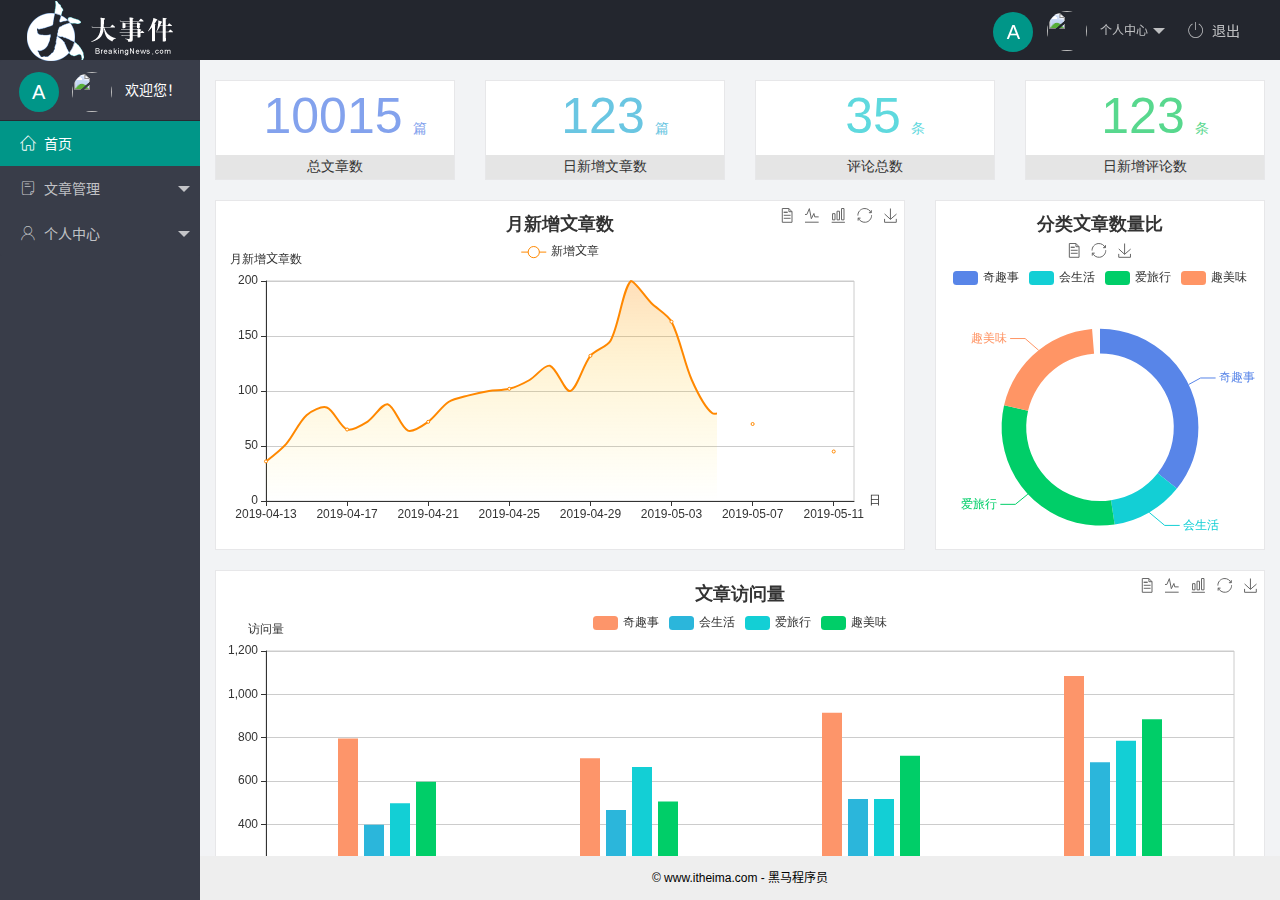
==== commit 1759916f: "完成了个人信息密码和头像功能" ====
--- a/index.html
+++ b/index.html
@@ -29,9 +29,9 @@
 
                     </a>
                     <dl class="layui-nav-child">
-                        <dd><a href="">基本资料</a></dd>
-                        <dd><a href="">更换头像</a></dd>
-                        <dd><a href="">重置密码</a></dd>
+                        <dd><a href="/user_info.html" target="fm">基本资料</a></dd>
+                        <dd><a href="/user_avatar.html" target="fm">更换头像</a></dd>
+                        <dd><a href="/user_pwd.html" target="fm">重置密码</a></dd>
                     </dl>
                 </li>
                 <li class="layui-nav-item"><a href="javascript:;" id="btnLogOut"><span
@@ -53,7 +53,7 @@
                     <li class="layui-nav-item ">
                         <a class="" href="javascript:;"><span class="iconfont icon-16"></span>文章管理</a>
                         <dl class="layui-nav-child">
-                            <dd><a href="javascript:;">文章类别</a></dd>
+                            <dd><a href="/art_cate.html" target="fm">文章类别</a></dd>
                             <dd><a href="javascript:;">文章列表</a></dd>
                             <dd><a href="javascript:;">发表文章</a></dd>
                         </dl>
@@ -61,9 +61,9 @@
                     <li class="layui-nav-item">
                         <a href="javascript:;"><span class="iconfont icon-user"></span>个人中心</a>
                         <dl class="layui-nav-child">
-                            <dd><a href="javascript:;">基本资料</a></dd>
-                            <dd><a href="javascript:;">更换头像</a></dd>
-                            <dd><a href="javascript:;">重置密码</a></dd>
+                            <dd><a href="/user_info.html" target="fm">基本资料</a></dd>
+                            <dd><a href="/user_avatar.html" target="fm">更换头像</a></dd>
+                            <dd><a href="/user_pwd.html" target="fm">重置密码</a></dd>
                         </dl>
                     </li>
                 </ul>
